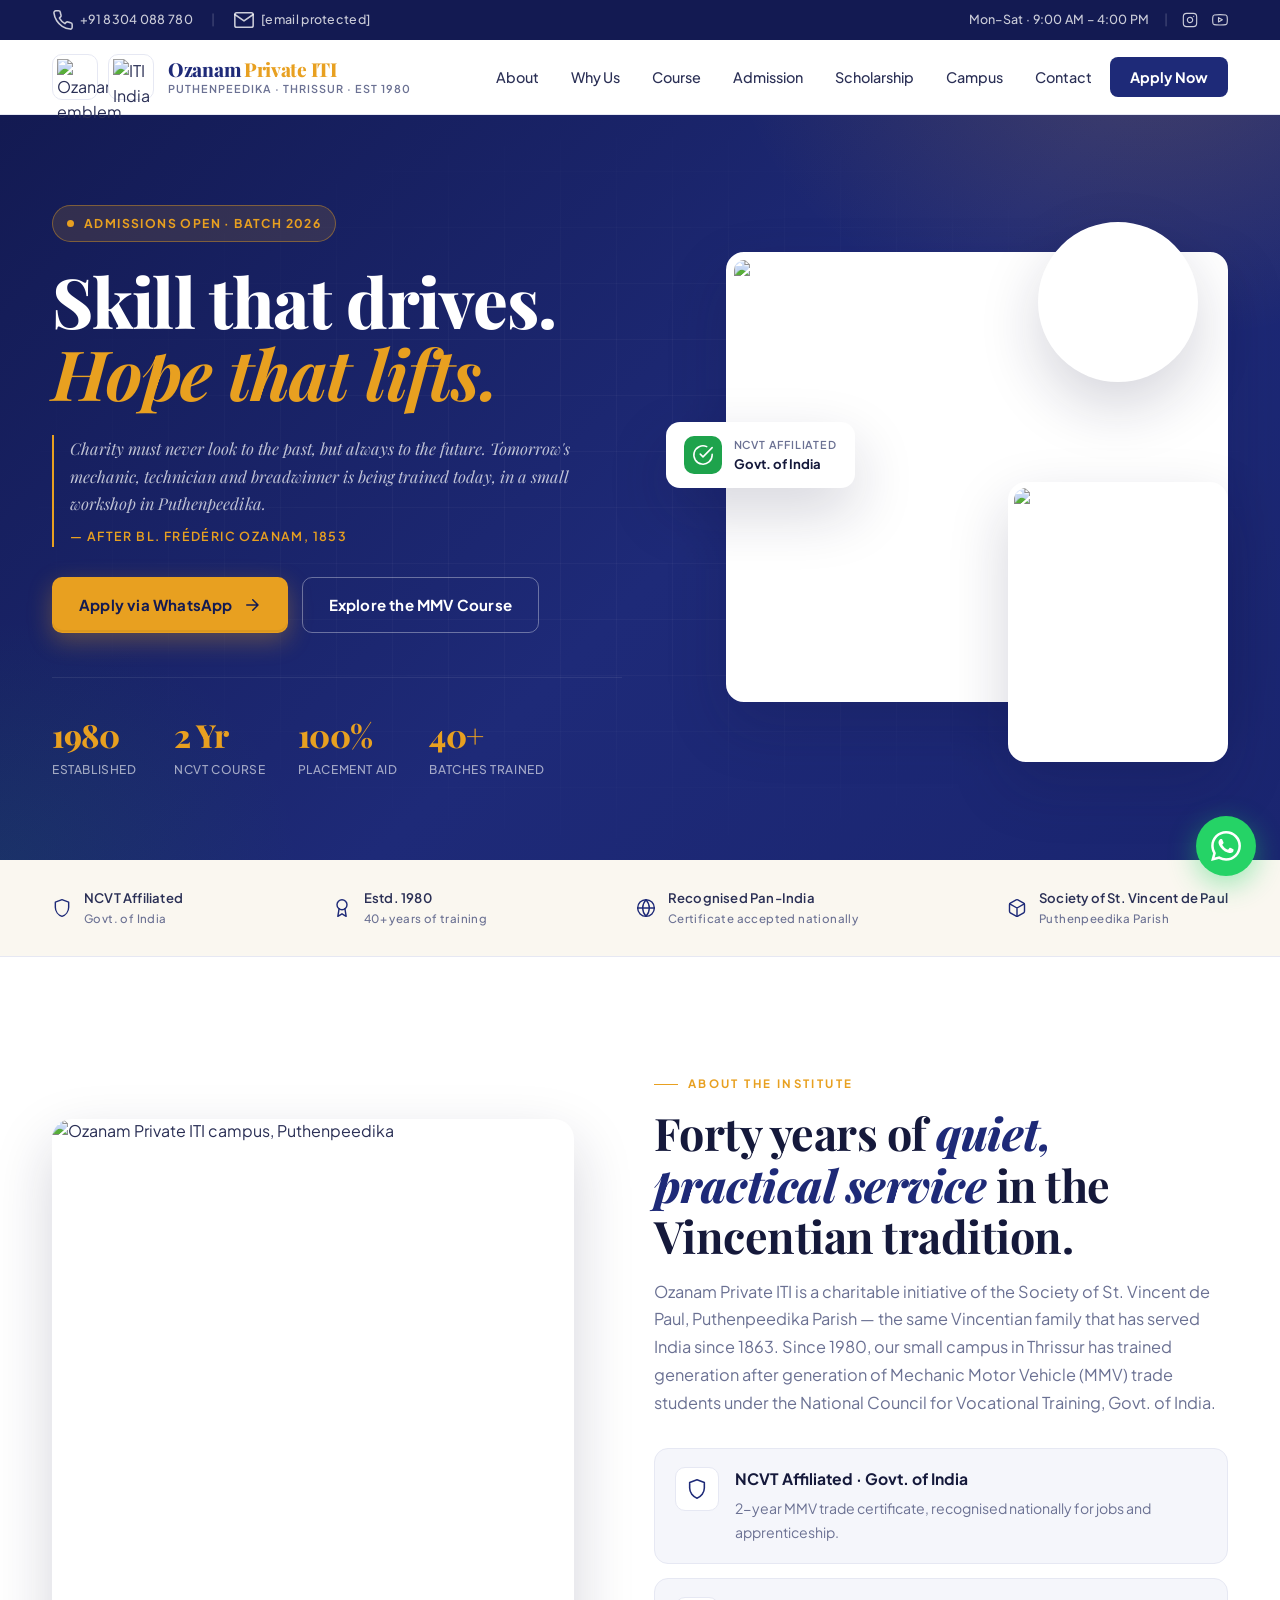
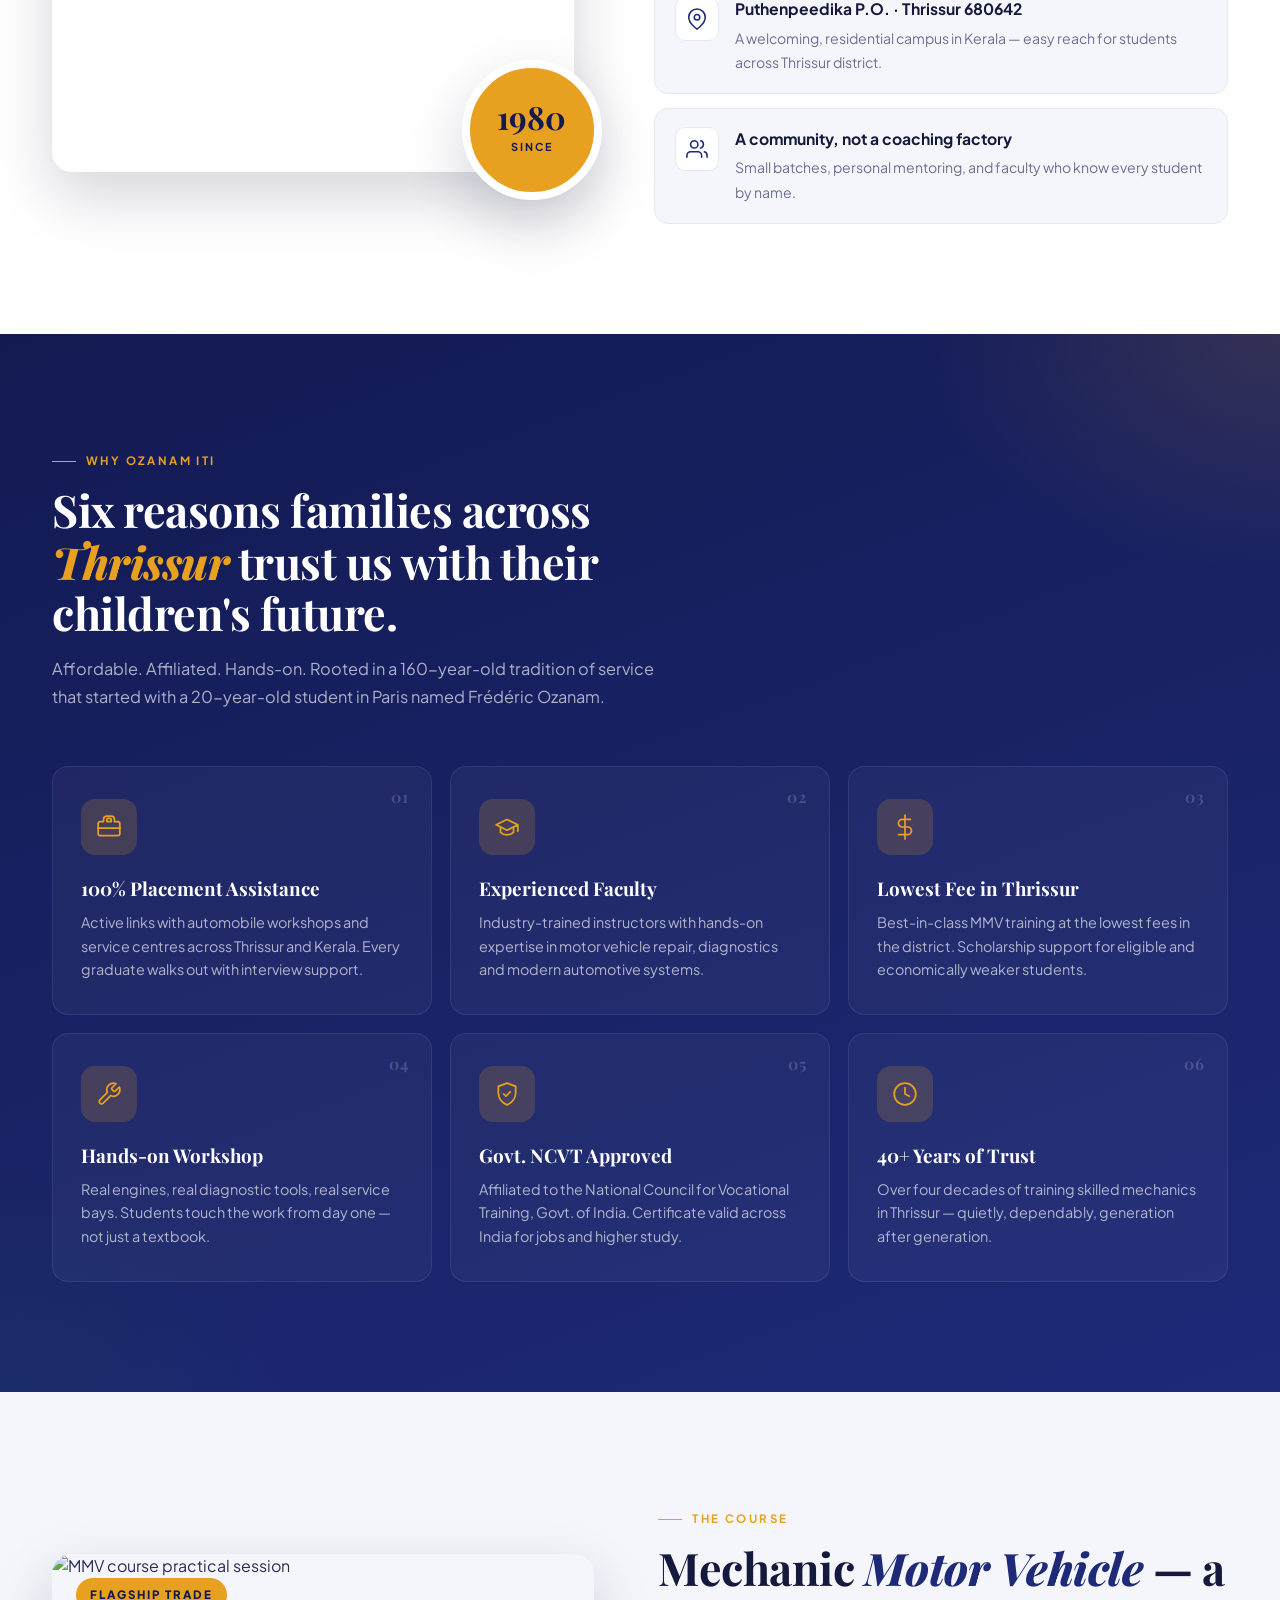
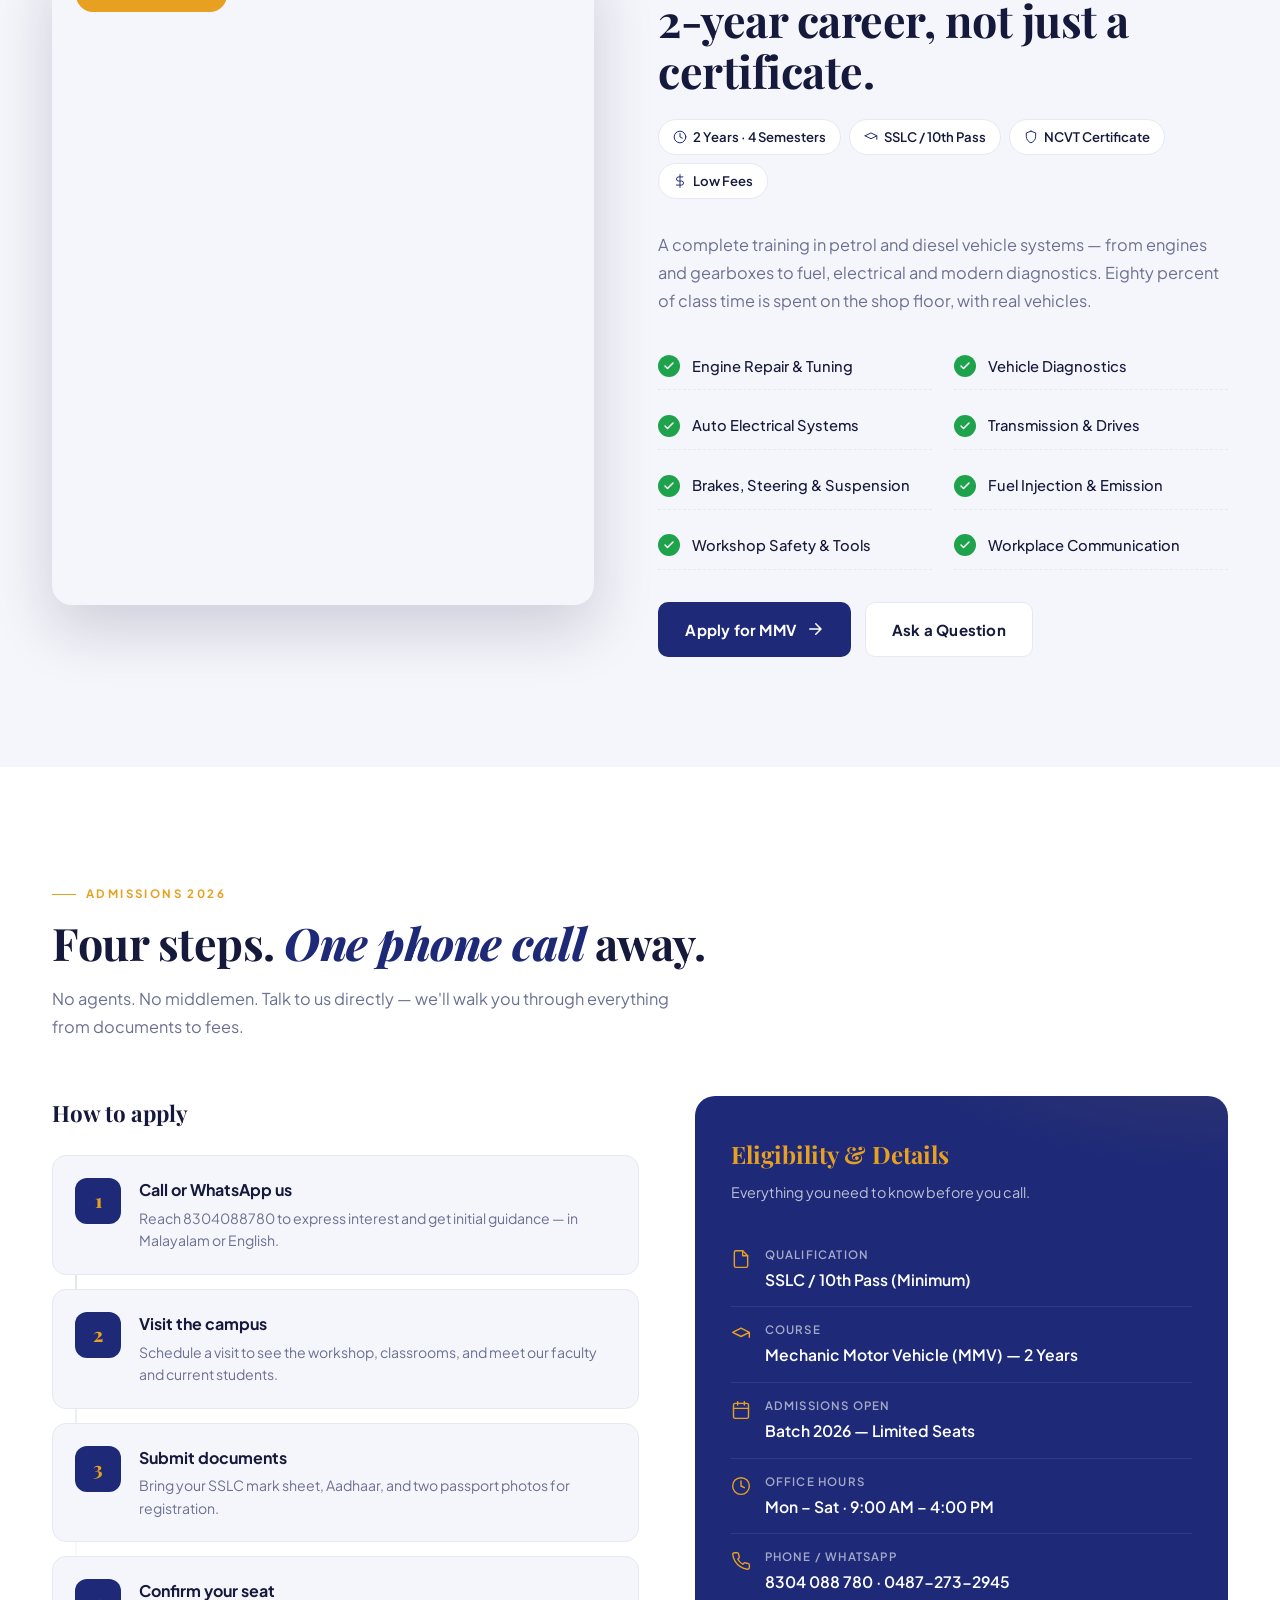
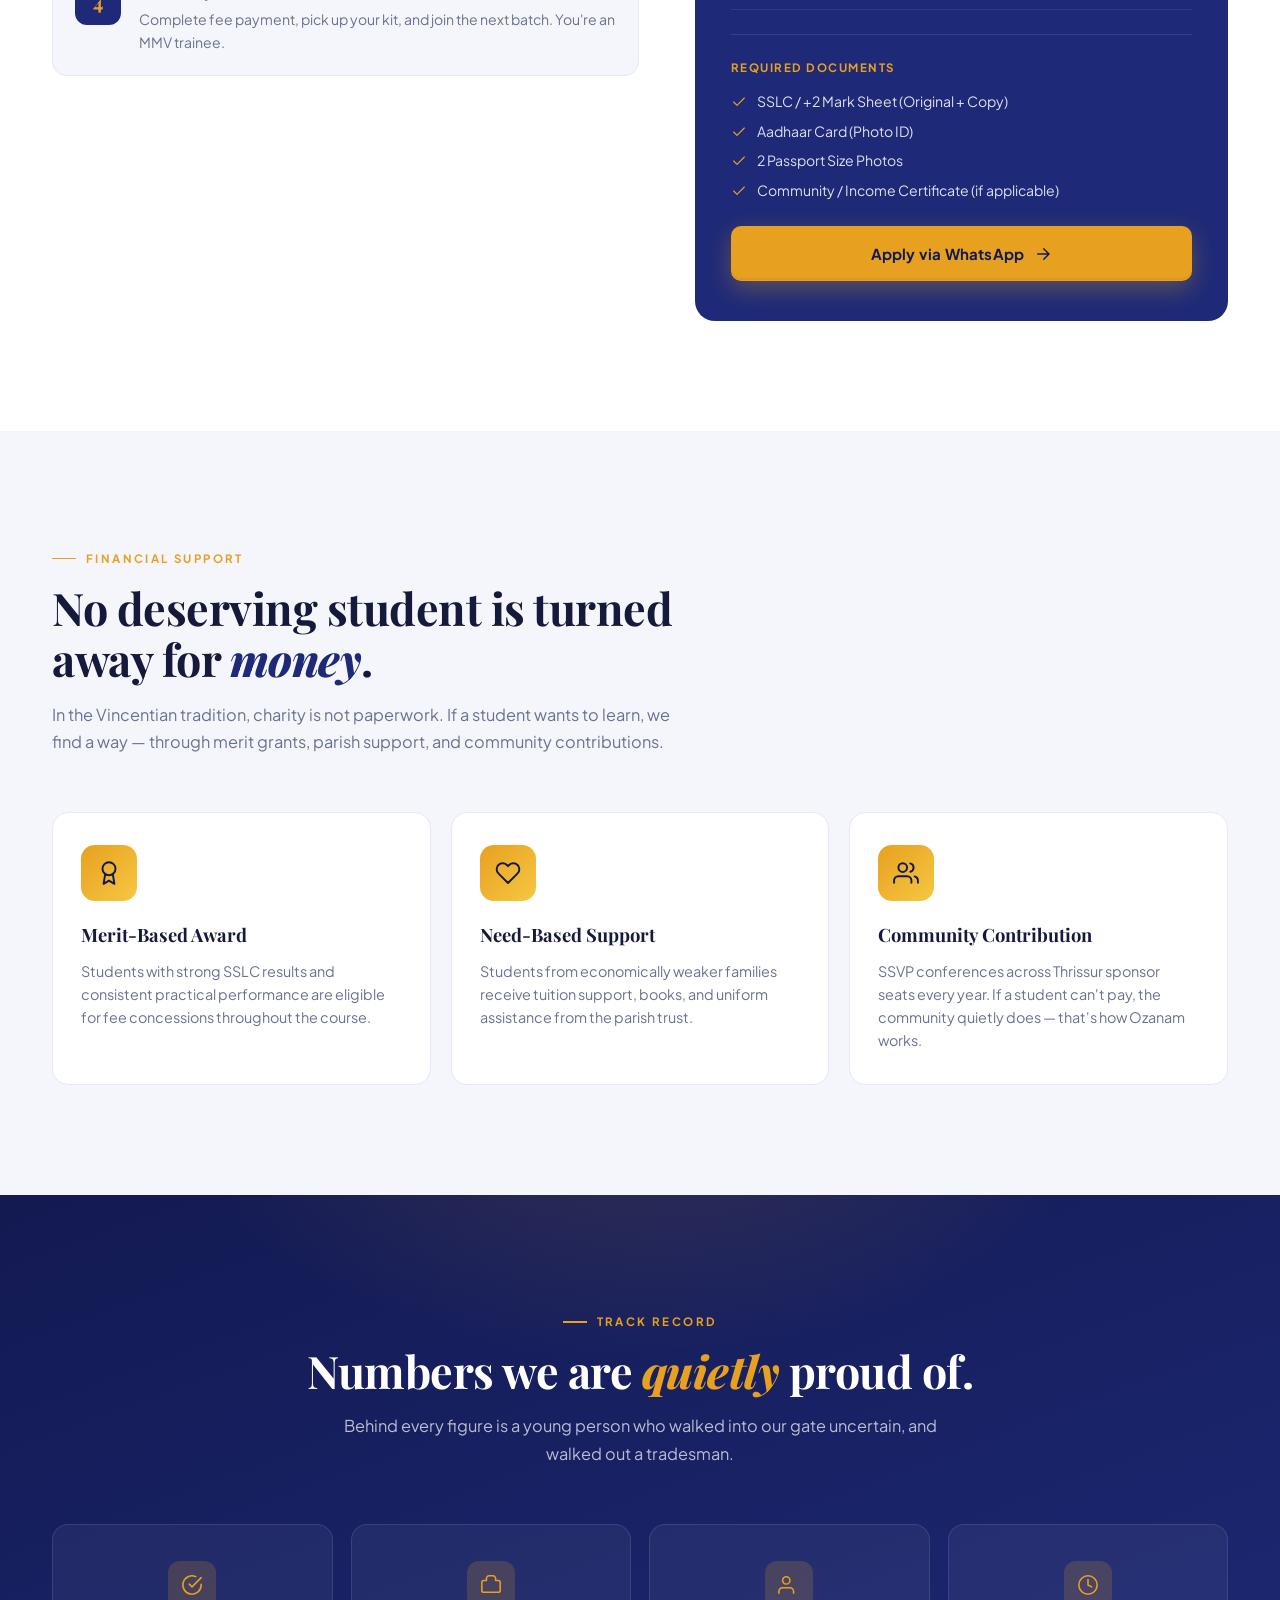
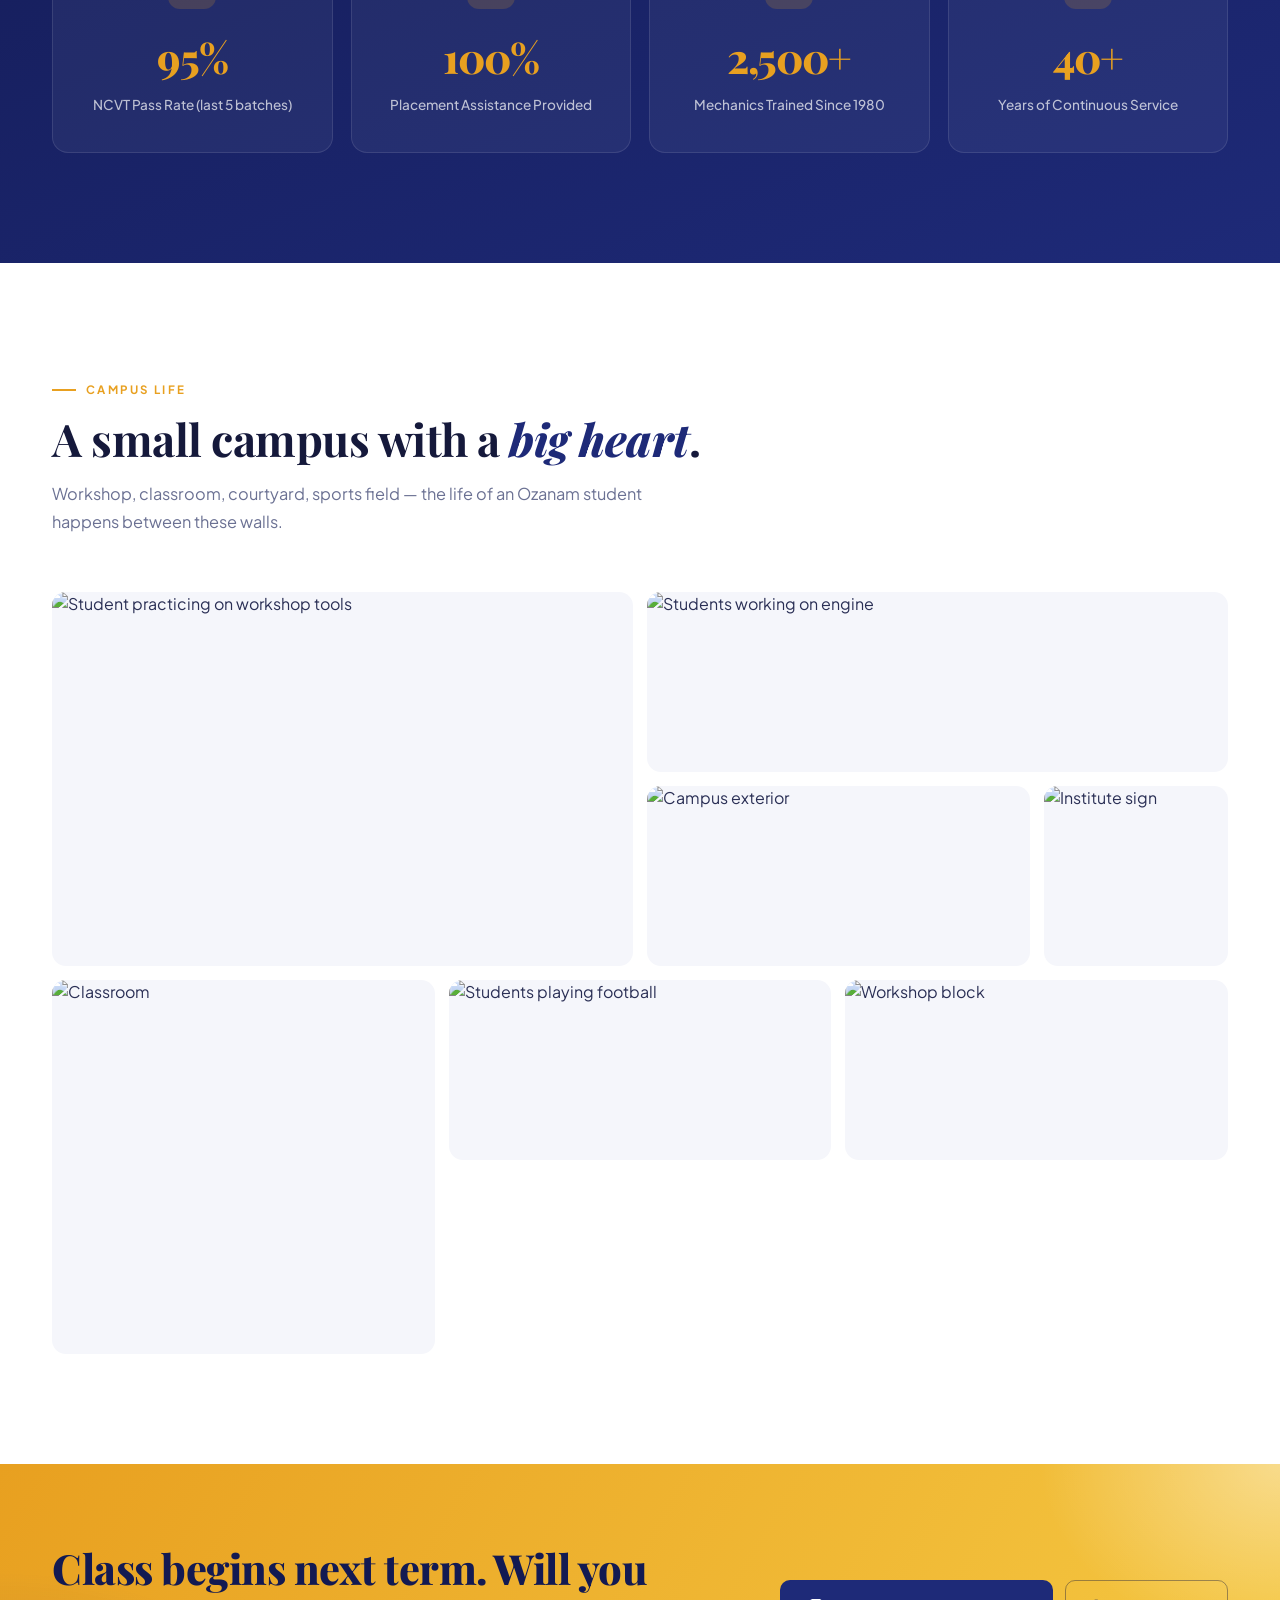
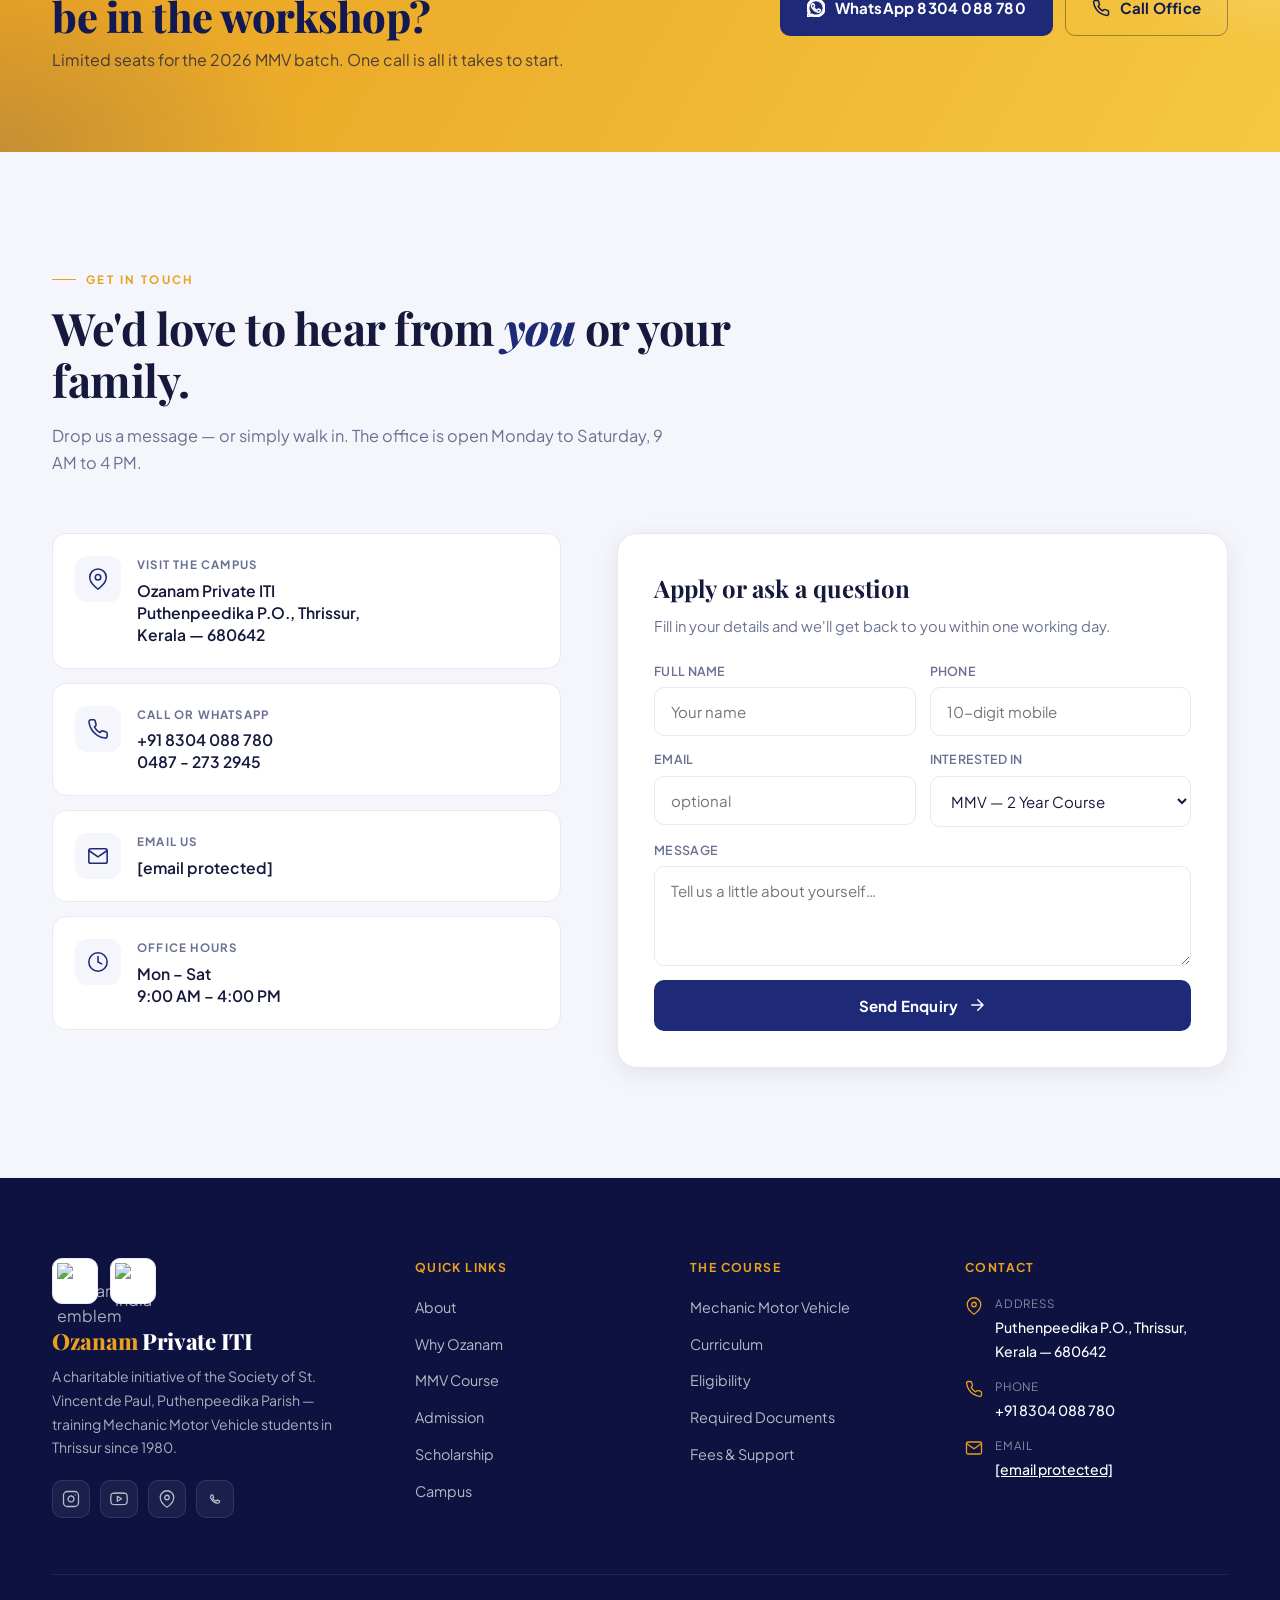
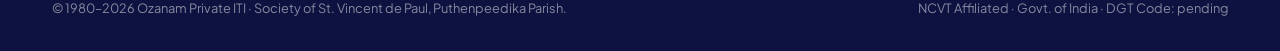
==== Ozanam ITI Website.html @ 256af096 "Add files via upload" ====
<!DOCTYPE html>
<html lang="en">
<head>
<meta charset="UTF-8" />
<meta name="viewport" content="width=device-width, initial-scale=1.0"/>
<title>Ozanam Private ITI Thrissur | Best ITI in Thrissur | MMV Course | Low Fees | NCVT Affiliated</title>
<meta name="description" content="Ozanam Private ITI, Puthenpeedika, Thrissur – Best ITI in Thrissur for Mechanic Motor Vehicle (MMV) 2-year NCVT course. Low fees, 100% placement assistance, government approved. Estd. 1980. Admissions open 2026. Call: 8304088780."/>
<meta name="keywords" content="best ITI in Thrissur, ITI Thrissur, MMV Thrissur, Mechanic Motor Vehicle Thrissur, MMV course Thrissur, low fee ITI Thrissur, NCVT ITI Thrissur, Ozanam ITI, Ozanam Private ITI, Puthenpeedika ITI, ITI admission Thrissur 2026, automobile course Thrissur, motor vehicle mechanic Kerala, ITI Kerala low fees, best private ITI Kerala, vocational training Thrissur, skill training Thrissur, Ozanam ITI Puthenpeedika"/>
<meta name="author" content="Ozanam Private ITI, Puthenpeedika, Thrissur"/>
<meta name="robots" content="index, follow, max-snippet:-1, max-image-preview:large"/>
<meta name="geo.region" content="IN-KL"/>
<meta name="geo.placename" content="Puthenpeedika, Thrissur, Kerala"/>
<meta name="geo.position" content="10.5276;76.2144"/>
<meta name="ICBM" content="10.5276, 76.2144"/>
<link rel="canonical" href="https://www.ozanamiti.in/"/>

<meta property="og:type" content="website"/>
<meta property="og:url" content="https://www.ozanamiti.in/"/>
<meta property="og:title" content="Ozanam Private ITI Thrissur – Best ITI | MMV Course | Low Fees"/>
<meta property="og:description" content="Best ITI in Thrissur for Mechanic Motor Vehicle (MMV). NCVT affiliated, low fees, 100% placement. Admissions open 2026. Call 8304088780."/>
<meta property="og:locale" content="en_IN"/>
<meta property="og:site_name" content="Ozanam Private ITI Thrissur"/>

<meta name="twitter:card" content="summary_large_image"/>
<meta name="twitter:title" content="Ozanam Private ITI Thrissur – Best ITI | MMV Course | Low Fees"/>
<meta name="twitter:description" content="Best ITI in Thrissur for Mechanic Motor Vehicle (MMV). NCVT affiliated, low fees, 100% placement. Admissions open 2026."/>

<link rel="preconnect" href="https://fonts.googleapis.com">
<link rel="preconnect" href="https://fonts.gstatic.com" crossorigin>
<link href="https://fonts.googleapis.com/css2?family=Playfair+Display:wght@600;700;800;900&family=Plus+Jakarta+Sans:wght@300;400;500;600;700;800&display=swap" rel="stylesheet">

<style>
*, *::before, *::after { box-sizing: border-box; margin: 0; padding: 0; }

:root{
  /* Brand-anchored palette pulled from the Ozanam seal + ITI mark */
  --navy:        #1e2a78;
  --navy-deep:   #131a52;
  --navy-soft:   #2a3a9a;
  --gold:        #e8a020;
  --gold-2:      #f5c842;
  --iti-orange:  #e87420;
  --iti-green:   #1ea34c;

  --ink:         #15193b;
  --text:        #2a2f55;
  --muted:       #6b7193;
  --line:        #e6e8f3;
  --bg:          #ffffff;
  --bg-soft:     #f5f6fb;
  --bg-warm:     #faf7f0;

  --radius:      16px;
  --radius-sm:   10px;
  --shadow-sm:   0 1px 2px rgba(20,24,60,.06), 0 2px 8px rgba(20,24,60,.04);
  --shadow-md:   0 6px 24px rgba(20,24,60,.08);
  --shadow-lg:   0 24px 60px rgba(20,24,60,.18);

  --serif: 'Playfair Display', 'Times New Roman', serif;
  --sans:  'Plus Jakarta Sans', system-ui, -apple-system, Segoe UI, sans-serif;
}

html { scroll-behavior: smooth; }
body{
  font-family: var(--sans);
  color: var(--text);
  background: var(--bg);
  -webkit-font-smoothing: antialiased;
  text-rendering: optimizeLegibility;
  overflow-x: hidden;
  line-height: 1.55;
}

img { max-width: 100%; display: block; }
a { color: inherit; }

/* ─── reusable utilities ─────────────────────────────────────── */
.container{ max-width: 1240px; margin: 0 auto; padding: 0 32px; }
.eyebrow{
  display: inline-flex; align-items: center; gap: 10px;
  font-size: .72rem; font-weight: 700; letter-spacing: 2.4px;
  color: var(--gold); text-transform: uppercase;
  margin-bottom: 14px;
}
.eyebrow::before{
  content:''; width:24px; height:1.5px; background: var(--gold);
}
.section-title{
  font-family: var(--serif);
  font-weight: 700;
  font-size: clamp(2rem, 3.6vw, 2.8rem);
  color: var(--ink);
  line-height: 1.15;
  letter-spacing: -.5px;
  margin-bottom: 16px;
}
.section-title em{ color: var(--navy); font-style: italic; font-weight: 800; }
.section-sub{
  color: var(--muted);
  font-size: 1.02rem;
  line-height: 1.7;
  max-width: 620px;
}
.section-header{ margin-bottom: 56px; max-width: 720px; }

section{ padding: 110px 0; position: relative; }
@media (max-width: 700px){ section{ padding: 72px 0; } }

/* SVG icon helper */
.icon{ width: 22px; height: 22px; stroke-width: 1.7; stroke: currentColor; fill: none; stroke-linecap: round; stroke-linejoin: round; flex-shrink: 0; }

/* Buttons */
.btn{
  display: inline-flex; align-items: center; gap: 10px;
  padding: 15px 26px;
  border-radius: 10px;
  font-family: var(--sans);
  font-weight: 700; font-size: .94rem;
  letter-spacing: .2px;
  text-decoration: none;
  border: 1.5px solid transparent;
  cursor: pointer;
  transition: transform .2s ease, background .2s ease, color .2s ease, border-color .2s ease, box-shadow .2s ease;
}
.btn .icon{ width: 18px; height: 18px; stroke-width: 2; }
.btn-primary{
  background: var(--gold); color: var(--navy-deep);
  box-shadow: 0 8px 24px rgba(232,160,32,.32), inset 0 -2px 0 rgba(0,0,0,.05);
}
.btn-primary:hover{ background: var(--gold-2); transform: translateY(-2px); box-shadow: 0 12px 30px rgba(232,160,32,.42); }
.btn-dark{ background: var(--navy); color: #fff; }
.btn-dark:hover{ background: var(--navy-deep); transform: translateY(-2px); }
.btn-outline-light{ border-color: rgba(255,255,255,.35); color: #fff; background: transparent; }
.btn-outline-light:hover{ border-color: var(--gold); background: rgba(232,160,32,.1); }
.btn-outline-dark{ border-color: var(--line); color: var(--ink); background: #fff; }
.btn-outline-dark:hover{ border-color: var(--navy); }

/* ─── NAV ─────────────────────────────────────────────────────── */
.top-strip{
  background: var(--navy-deep);
  color: rgba(255,255,255,.78);
  font-size: .78rem;
  font-weight: 500;
  letter-spacing: .3px;
}
.top-strip-inner{
  max-width: 1240px; margin: 0 auto;
  padding: 9px 32px;
  display: flex; align-items: center; justify-content: space-between; gap: 18px;
  flex-wrap: wrap;
}
.top-strip a{ text-decoration: none; color: inherit; display: inline-flex; align-items: center; gap: 6px; }
.top-strip a:hover{ color: var(--gold); }
.top-strip .pipe{ opacity: .25; }
.top-strip-left{ display: flex; gap: 18px; align-items: center; flex-wrap: wrap; }
.top-strip-right{ display: flex; gap: 14px; align-items: center; }
.top-strip-right .icon{ width: 16px; height: 16px; }

nav.main-nav{
  position: sticky; top: 0; z-index: 1000;
  background: rgba(255,255,255,.96);
  backdrop-filter: saturate(140%) blur(10px);
  border-bottom: 1px solid var(--line);
}
.nav-inner{
  max-width: 1240px; margin: 0 auto;
  padding: 14px 32px;
  display: flex; align-items: center; justify-content: space-between; gap: 24px;
}
.brand{
  display: flex; align-items: center; gap: 14px;
  text-decoration: none;
}
.brand-marks{ display: flex; align-items: center; gap: 10px; }
.brand-mark{
  width: 46px; height: 46px;
  background: #fff;
  border-radius: 10px;
  display: grid; place-items: center;
  padding: 4px;
  border: 1px solid var(--line);
}
.brand-mark img{ width: 100%; height: 100%; object-fit: contain; }
.brand-text{ display: flex; flex-direction: column; line-height: 1.1; }
.brand-text .name{ font-family: var(--serif); font-weight: 800; color: var(--navy); font-size: 1.2rem; letter-spacing: -.3px; }
.brand-text .name span{ color: var(--gold); }
.brand-text .sub{ font-size: .68rem; color: var(--muted); letter-spacing: 1px; text-transform: uppercase; margin-top: 2px; font-weight: 600; }

.nav-links{ display: flex; gap: 4px; list-style: none; align-items: center; }
.nav-links a{
  color: var(--text);
  text-decoration: none;
  font-size: .9rem; font-weight: 500;
  padding: 9px 14px;
  border-radius: 8px;
  transition: color .2s, background .2s;
}
.nav-links a:hover{ color: var(--navy); background: var(--bg-soft); }
.nav-links a.active{ color: var(--navy); }

.nav-cta{
  background: var(--navy);
  color: #fff !important;
  padding: 11px 20px !important;
  border-radius: 10px;
  font-weight: 700 !important;
}
.nav-cta:hover{ background: var(--navy-deep) !important; color: #fff !important; }

.hamburger{ display: none; background: none; border: 1px solid var(--line); padding: 10px; border-radius: 8px; cursor: pointer; }
.hamburger span{ display: block; width: 18px; height: 2px; background: var(--ink); border-radius: 2px; }
.hamburger span + span{ margin-top: 4px; }

.mobile-menu{
  display: none; position: fixed; top: 0; left: 0; right: 0; bottom: 0;
  background: var(--bg);
  z-index: 1100; padding: 24px 32px;
  flex-direction: column; gap: 4px;
}
.mobile-menu.open{ display: flex; }
.mobile-menu-head{ display: flex; justify-content: space-between; align-items: center; margin-bottom: 24px; padding-bottom: 16px; border-bottom: 1px solid var(--line); }
.mobile-menu a{ font-size: 1.05rem; padding: 14px 0; color: var(--ink); text-decoration: none; border-bottom: 1px solid var(--line); font-weight: 500; }
.mobile-menu a.cta{ color: #fff; background: var(--navy); padding: 14px 18px; border-radius: 10px; text-align: center; border: none; margin-top: 16px; font-weight: 700; }

/* ─── HERO ────────────────────────────────────────────────────── */
.hero{
  background: linear-gradient(135deg, var(--navy-deep) 0%, var(--navy) 55%, #1a2570 100%);
  color: #fff;
  position: relative;
  overflow: hidden;
  padding: 90px 0 80px;
}
.hero::before{
  content:''; position: absolute; inset: 0;
  background:
    radial-gradient(700px 500px at 90% -10%, rgba(232,160,32,.18), transparent 60%),
    radial-gradient(500px 400px at 0% 100%, rgba(30,163,76,.10), transparent 60%);
  pointer-events: none;
}
.hero::after{
  content:''; position: absolute; inset: 0;
  background-image:
    linear-gradient(rgba(255,255,255,.03) 1px, transparent 1px),
    linear-gradient(90deg, rgba(255,255,255,.03) 1px, transparent 1px);
  background-size: 56px 56px;
  mask-image: radial-gradient(ellipse at center, #000 30%, transparent 75%);
  pointer-events: none;
}
.hero-inner{
  max-width: 1240px; margin: 0 auto;
  padding: 0 32px;
  display: grid;
  grid-template-columns: 1.05fr 1fr;
  gap: 64px;
  align-items: center;
  position: relative;
  z-index: 1;
}
.hero-badge{
  display: inline-flex; align-items: center; gap: 10px;
  background: rgba(232,160,32,.14);
  border: 1px solid rgba(232,160,32,.42);
  color: var(--gold);
  font-size: .76rem; font-weight: 700; letter-spacing: 1.4px;
  padding: 8px 14px; border-radius: 999px;
  text-transform: uppercase;
}
.hero-badge .pulse{ width: 7px; height: 7px; border-radius: 50%; background: var(--gold); box-shadow: 0 0 0 0 rgba(232,160,32,.6); animation: pulse 1.8s infinite; }
@keyframes pulse{ 0%{ box-shadow: 0 0 0 0 rgba(232,160,32,.6);} 70%{ box-shadow: 0 0 0 12px rgba(232,160,32,0);} 100%{ box-shadow: 0 0 0 0 rgba(232,160,32,0);} }

.hero h1{
  font-family: var(--serif);
  font-weight: 800;
  font-size: clamp(2.6rem, 5.4vw, 4.4rem);
  line-height: 1.05;
  letter-spacing: -1.2px;
  margin: 22px 0 22px;
}
.hero h1 .highlight{ color: var(--gold); font-style: italic; font-weight: 700; }
.hero h1 .underline{ position: relative; display: inline-block; }
.hero h1 .underline::after{
  content:''; position: absolute; left: 0; right: 0; bottom: -6px;
  height: 8px; background: var(--gold); opacity: .55; border-radius: 2px;
}
.hero-quote{
  font-family: var(--serif); font-style: italic;
  color: rgba(255,255,255,.72);
  font-size: 1.02rem; line-height: 1.7;
  border-left: 2px solid var(--gold);
  padding-left: 16px;
  margin: 26px 0 30px;
  max-width: 540px;
}
.hero-quote cite{ display: block; font-style: normal; color: var(--gold); font-size: .78rem; font-weight: 600; letter-spacing: 1.4px; margin-top: 8px; text-transform: uppercase; font-family: var(--sans); }
.hero-actions{ display: flex; gap: 14px; flex-wrap: wrap; }

.hero-meta{
  display: flex; gap: 32px; margin-top: 44px; flex-wrap: wrap;
  padding-top: 32px; border-top: 1px solid rgba(255,255,255,.08);
}
.hero-meta .stat{
  min-width: 90px;
}
.hero-meta .stat-num{
  font-family: var(--serif);
  font-weight: 800; font-size: 2rem; color: var(--gold);
  letter-spacing: -.5px;
}
.hero-meta .stat-label{
  font-size: .75rem; color: rgba(255,255,255,.6);
  letter-spacing: .6px; margin-top: 2px;
  text-transform: uppercase; font-weight: 500;
}

/* hero photo collage */
.hero-visual{
  position: relative;
  height: 540px;
}
.hv-frame{
  position: absolute;
  border-radius: 18px;
  overflow: hidden;
  box-shadow: var(--shadow-lg);
  background: #fff;
  border: 6px solid #fff;
}
.hv-frame img{ width: 100%; height: 100%; object-fit: cover; }
.hv-main{
  inset: 30px 0 60px 40px;
  border: 8px solid #fff;
}
.hv-second{
  width: 220px; height: 280px;
  bottom: 0; right: 0;
  border: 6px solid #fff;
}
.hv-third{
  width: 160px; height: 160px;
  top: 0; right: 30px;
  border: 6px solid #fff;
  border-radius: 50%;
}
.hv-tag{
  position: absolute;
  top: 200px; left: -20px;
  background: #fff; color: var(--ink);
  padding: 14px 18px;
  border-radius: 14px;
  display: flex; align-items: center; gap: 12px;
  box-shadow: var(--shadow-lg);
  font-weight: 600;
  font-size: .82rem;
  z-index: 2;
}
.hv-tag-icon{
  width: 38px; height: 38px;
  background: var(--iti-green); color: #fff;
  border-radius: 10px;
  display: grid; place-items: center;
}
.hv-tag-icon .icon{ stroke: #fff; }
.hv-tag-text small{ display: block; color: var(--muted); font-size: .68rem; letter-spacing: .8px; text-transform: uppercase; font-weight: 600; }

/* ─── ACCREDITATION STRIP ─────────────────────────────────────── */
.accred{
  background: var(--bg-warm);
  padding: 28px 0;
  border-bottom: 1px solid var(--line);
}
.accred-inner{
  max-width: 1240px; margin: 0 auto;
  padding: 0 32px;
  display: flex; align-items: center; justify-content: space-between; gap: 20px;
  flex-wrap: wrap;
}
.accred-item{
  display: flex; align-items: center; gap: 12px;
  font-size: .82rem; color: var(--text); font-weight: 600;
  letter-spacing: .2px;
}
.accred-item .icon{ width: 20px; height: 20px; stroke: var(--navy); }
.accred-item small{ display: block; color: var(--muted); font-weight: 500; font-size: .72rem; letter-spacing: .4px; margin-top: 2px; }

/* ─── ABOUT ───────────────────────────────────────────────────── */
#about{ background: var(--bg); }
.about-grid{
  display: grid;
  grid-template-columns: 1fr 1.1fr;
  gap: 80px;
  align-items: center;
}
.about-visual{ position: relative; }
.about-photo{
  border-radius: 20px;
  overflow: hidden;
  aspect-ratio: 4/5;
  box-shadow: var(--shadow-lg);
  position: relative;
}
.about-photo img{ width: 100%; height: 100%; object-fit: cover; }
.about-est-badge{
  position: absolute; bottom: -28px; right: -28px;
  width: 140px; height: 140px;
  background: var(--gold);
  color: var(--navy-deep);
  border-radius: 50%;
  display: grid; place-items: center;
  text-align: center;
  font-family: var(--serif); font-weight: 800;
  box-shadow: var(--shadow-lg);
  border: 8px solid #fff;
}
.about-est-badge strong{ display: block; font-size: 2rem; line-height: 1; }
.about-est-badge span{ font-size: .68rem; letter-spacing: 2px; font-family: var(--sans); font-weight: 700; margin-top: 4px; text-transform: uppercase; }

.about-features{ margin-top: 32px; display: grid; gap: 14px; }
.about-feat{
  display: flex; align-items: flex-start; gap: 16px;
  padding: 18px 20px;
  background: var(--bg-soft);
  border-radius: 14px;
  border: 1px solid var(--line);
  transition: transform .2s ease, box-shadow .2s ease;
}
.about-feat:hover{ transform: translateY(-2px); box-shadow: var(--shadow-md); }
.about-feat-icon{
  width: 44px; height: 44px;
  background: #fff;
  border-radius: 10px;
  display: grid; place-items: center;
  color: var(--navy);
  flex-shrink: 0;
  border: 1px solid var(--line);
}
.about-feat-text strong{ display: block; color: var(--ink); font-size: .98rem; font-weight: 700; margin-bottom: 4px; }
.about-feat-text span{ color: var(--muted); font-size: .88rem; line-height: 1.55; }

/* ─── WHY ─────────────────────────────────────────────────────── */
#why{
  background: linear-gradient(160deg, var(--navy-deep) 0%, var(--navy) 100%);
  color: #fff;
  position: relative; overflow: hidden;
}
#why::before{
  content:''; position: absolute; inset: 0;
  background:
    radial-gradient(600px 400px at 100% 0%, rgba(232,160,32,.14), transparent 60%),
    radial-gradient(500px 400px at 0% 100%, rgba(30,163,76,.06), transparent 60%);
  pointer-events: none;
}
#why .section-title{ color: #fff; }
#why .section-title em{ color: var(--gold); font-style: italic; }
#why .section-sub{ color: rgba(255,255,255,.65); }
.why-grid{
  display: grid;
  grid-template-columns: repeat(3, 1fr);
  gap: 18px;
  position: relative;
}
.why-card{
  background: rgba(255,255,255,.04);
  border: 1px solid rgba(255,255,255,.08);
  border-radius: 16px;
  padding: 32px 28px;
  transition: background .25s ease, border-color .25s ease, transform .25s ease;
  position: relative;
  overflow: hidden;
}
.why-card:hover{
  background: rgba(232,160,32,.08);
  border-color: rgba(232,160,32,.4);
  transform: translateY(-4px);
}
.why-card-num{
  position: absolute; top: 18px; right: 22px;
  font-family: var(--serif);
  font-size: 1rem; font-weight: 700;
  color: rgba(255,255,255,.18);
  letter-spacing: 1px;
}
.why-card-icon{
  width: 56px; height: 56px;
  background: rgba(232,160,32,.18);
  border-radius: 14px;
  display: grid; place-items: center;
  color: var(--gold);
  margin-bottom: 22px;
}
.why-card-icon .icon{ width: 26px; height: 26px; stroke-width: 1.6; }
.why-card h3{ font-family: var(--serif); font-weight: 700; font-size: 1.18rem; color: #fff; margin-bottom: 10px; line-height: 1.25; }
.why-card p{ font-size: .9rem; color: rgba(255,255,255,.65); line-height: 1.65; }

/* ─── COURSE FEATURE ──────────────────────────────────────────── */
#course{ background: var(--bg-soft); }
.course-feature{
  display: grid;
  grid-template-columns: 1fr 1.05fr;
  gap: 64px;
  align-items: center;
}
.course-photo{
  position: relative;
  border-radius: 20px;
  overflow: hidden;
  aspect-ratio: 5/6;
  box-shadow: var(--shadow-lg);
}
.course-photo img{ width: 100%; height: 100%; object-fit: cover; transition: transform .8s ease; }
.course-photo:hover img{ transform: scale(1.04); }
.course-photo-tag{
  position: absolute; top: 24px; left: 24px;
  background: var(--gold);
  color: var(--navy-deep);
  font-size: .72rem; font-weight: 800; letter-spacing: 2px;
  padding: 8px 14px; border-radius: 999px;
  text-transform: uppercase;
}
.course-meta-pills{
  display: flex; flex-wrap: wrap; gap: 8px;
  margin: 22px 0 32px;
}
.course-pill{
  background: #fff;
  border: 1px solid var(--line);
  padding: 7px 14px;
  border-radius: 999px;
  font-size: .82rem;
  font-weight: 600;
  color: var(--ink);
  display: inline-flex; align-items: center; gap: 6px;
}
.course-pill .icon{ width: 14px; height: 14px; stroke: var(--navy); }
.curriculum{
  display: grid; grid-template-columns: 1fr 1fr;
  gap: 12px 22px;
  margin: 28px 0 32px;
}
.curr-item{
  display: flex; align-items: center; gap: 12px;
  padding: 12px 0;
  border-bottom: 1px dashed var(--line);
  font-size: .92rem; font-weight: 500;
  color: var(--ink);
}
.curr-tick{
  width: 22px; height: 22px;
  border-radius: 50%;
  background: var(--iti-green);
  display: grid; place-items: center;
  flex-shrink: 0;
}
.curr-tick .icon{ width: 12px; height: 12px; stroke: #fff; stroke-width: 3; }

/* ─── ADMISSION ───────────────────────────────────────────────── */
#admission{ background: var(--bg); }
.admission-grid{
  display: grid;
  grid-template-columns: 1.1fr 1fr;
  gap: 56px;
  align-items: start;
}
.steps-title{
  font-family: var(--serif); font-weight: 700;
  font-size: 1.4rem; color: var(--ink);
  margin-bottom: 24px;
}
.steps{ display: flex; flex-direction: column; gap: 14px; position: relative; }
.steps::before{
  content:''; position: absolute;
  left: 23px; top: 24px; bottom: 24px;
  width: 2px; background: linear-gradient(var(--navy), transparent);
  opacity: .15;
}
.step{
  display: flex; gap: 18px; align-items: flex-start;
  padding: 22px;
  background: var(--bg-soft);
  border-radius: 14px;
  border: 1px solid var(--line);
  position: relative;
  transition: border-color .2s, transform .2s;
}
.step:hover{ border-color: var(--navy); transform: translateX(4px); }
.step-num{
  width: 46px; height: 46px;
  flex-shrink: 0;
  background: var(--navy);
  color: var(--gold);
  border-radius: 12px;
  display: grid; place-items: center;
  font-family: var(--serif);
  font-weight: 800; font-size: 1.2rem;
  position: relative; z-index: 1;
}
.step-body h4{ font-size: 1rem; font-weight: 700; color: var(--ink); margin-bottom: 4px; }
.step-body p{ color: var(--muted); font-size: .88rem; line-height: 1.6; }

.admission-card{
  background: var(--navy);
  background-image:
    radial-gradient(700px 400px at 100% -20%, rgba(232,160,32,.18), transparent 60%);
  border-radius: 20px;
  padding: 40px 36px;
  color: #fff;
  position: sticky; top: 100px;
}
.admission-card h3{
  font-family: var(--serif); font-weight: 700; font-size: 1.5rem;
  color: var(--gold);
  margin-bottom: 8px;
}
.admission-card .lead{ color: rgba(255,255,255,.7); font-size: .9rem; margin-bottom: 28px; }
.info-row{
  display: flex; align-items: flex-start; gap: 14px;
  padding: 14px 0;
  border-bottom: 1px solid rgba(255,255,255,.08);
}
.info-row:last-of-type{ border-bottom: 0; }
.info-row .icon{ stroke: var(--gold); width: 20px; height: 20px; margin-top: 3px; flex-shrink: 0; }
.info-row-text strong{ display: block; font-size: .72rem; color: rgba(255,255,255,.6); letter-spacing: 1.2px; text-transform: uppercase; font-weight: 600; margin-bottom: 4px; }
.info-row-text span{ font-size: .98rem; color: #fff; font-weight: 600; }

.docs{
  margin-top: 24px; padding-top: 24px;
  border-top: 1px solid rgba(255,255,255,.1);
}
.docs h4{ font-size: .72rem; color: var(--gold); letter-spacing: 1.5px; text-transform: uppercase; margin-bottom: 14px; font-weight: 700; }
.docs ul{ list-style: none; display: grid; gap: 8px; }
.docs li{ display: flex; align-items: center; gap: 10px; font-size: .88rem; color: rgba(255,255,255,.85); }
.docs li .icon{ width: 16px; height: 16px; stroke: var(--gold); }

/* ─── SCHOLARSHIP ─────────────────────────────────────────────── */
#scholarship{ background: var(--bg-soft); }
.sch-grid{
  display: grid;
  grid-template-columns: repeat(3, 1fr);
  gap: 20px;
}
.sch-card{
  background: #fff;
  border-radius: 16px;
  padding: 32px 28px;
  border: 1px solid var(--line);
  transition: transform .2s ease, box-shadow .2s ease, border-color .2s ease;
  position: relative;
}
.sch-card:hover{ transform: translateY(-4px); box-shadow: var(--shadow-md); border-color: var(--gold); }
.sch-icon{
  width: 56px; height: 56px;
  background: linear-gradient(135deg, var(--gold), var(--gold-2));
  border-radius: 14px;
  display: grid; place-items: center;
  color: var(--navy-deep);
  margin-bottom: 20px;
}
.sch-icon .icon{ width: 26px; height: 26px; stroke-width: 1.8; }
.sch-card h3{ font-family: var(--serif); font-weight: 700; font-size: 1.15rem; color: var(--ink); margin-bottom: 10px; }
.sch-card p{ color: var(--muted); font-size: .9rem; line-height: 1.6; }

/* ─── RESULTS ─────────────────────────────────────────────────── */
#results{
  background:
    linear-gradient(160deg, var(--navy-deep) 0%, var(--navy) 100%);
  color: #fff;
  position: relative;
  overflow: hidden;
}
#results::before{
  content:''; position: absolute; inset: 0;
  background: radial-gradient(800px 500px at 50% -20%, rgba(232,160,32,.16), transparent 60%);
}
#results .section-header{ text-align: center; margin: 0 auto 56px; }
#results .section-title{ color: #fff; }
#results .section-title em{ color: var(--gold); }
#results .section-sub{ color: rgba(255,255,255,.7); margin: 0 auto; }
.results-grid{
  display: grid; grid-template-columns: repeat(4,1fr); gap: 18px;
  position: relative;
}
.result-card{
  background: rgba(255,255,255,.05);
  border: 1px solid rgba(255,255,255,.1);
  border-radius: 16px;
  padding: 36px 24px;
  text-align: center;
  transition: transform .2s, background .25s, border-color .25s;
}
.result-card:hover{ transform: translateY(-3px); background: rgba(232,160,32,.1); border-color: rgba(232,160,32,.4); }
.result-icon{
  width: 48px; height: 48px;
  margin: 0 auto 16px;
  background: rgba(232,160,32,.18);
  border-radius: 12px;
  display: grid; place-items: center;
  color: var(--gold);
}
.result-num{
  font-family: var(--serif);
  font-weight: 800;
  font-size: 2.6rem;
  color: var(--gold);
  margin-bottom: 6px;
  letter-spacing: -1px;
}
.result-label{ color: rgba(255,255,255,.7); font-size: .85rem; line-height: 1.5; font-weight: 500; }

/* ─── CAMPUS GALLERY ──────────────────────────────────────────── */
#gallery{ background: var(--bg); }
.gallery-grid{
  display: grid;
  grid-template-columns: repeat(6, 1fr);
  grid-auto-rows: 180px;
  gap: 14px;
}
.g-item{
  position: relative;
  border-radius: 14px;
  overflow: hidden;
  background: var(--bg-soft);
  cursor: pointer;
}
.g-item img{ width: 100%; height: 100%; object-fit: cover; transition: transform .6s ease; }
.g-item:hover img{ transform: scale(1.06); }
.g-item::after{
  content: attr(data-label);
  position: absolute; bottom: 12px; left: 14px; right: 14px;
  color: #fff;
  font-size: .82rem; font-weight: 600;
  text-shadow: 0 2px 8px rgba(0,0,0,.4);
  opacity: 0; transform: translateY(6px); transition: all .3s ease;
}
.g-item:hover::after{ opacity: 1; transform: translateY(0); }
.g-item::before{
  content:''; position: absolute; inset: 0;
  background: linear-gradient(transparent 50%, rgba(20,24,60,.7));
  opacity: 0; transition: opacity .3s ease;
}
.g-item:hover::before{ opacity: 1; }

.g-1{ grid-column: span 3; grid-row: span 2; }
.g-2{ grid-column: span 3; grid-row: span 1; }
.g-3{ grid-column: span 2; grid-row: span 1; }
.g-4{ grid-column: span 1; grid-row: span 1; }
.g-5{ grid-column: span 2; grid-row: span 2; }
.g-6{ grid-column: span 2; grid-row: span 1; }
.g-7{ grid-column: span 2; grid-row: span 1; }

/* ─── CONTACT ─────────────────────────────────────────────────── */
#contact{ background: var(--bg-soft); }
.contact-grid{
  display: grid;
  grid-template-columns: 1fr 1.2fr;
  gap: 56px;
  align-items: start;
}
.contact-cards{ display: grid; gap: 14px; }
.contact-card{
  display: flex; gap: 16px; align-items: flex-start;
  padding: 22px;
  background: #fff;
  border-radius: 14px;
  border: 1px solid var(--line);
  transition: border-color .2s, transform .2s;
  text-decoration: none;
  color: inherit;
}
.contact-card:hover{ border-color: var(--gold); transform: translateY(-2px); }
.contact-card-icon{
  width: 46px; height: 46px;
  flex-shrink: 0;
  background: var(--bg-soft);
  border-radius: 12px;
  display: grid; place-items: center;
  color: var(--navy);
}
.contact-card h4{ font-size: .72rem; color: var(--muted); letter-spacing: 1.2px; margin-bottom: 6px; text-transform: uppercase; font-weight: 700; }
.contact-card p{ font-size: .98rem; color: var(--ink); font-weight: 600; line-height: 1.4; }

.contact-form-wrap{
  background: #fff;
  border-radius: 20px;
  padding: 36px;
  border: 1px solid var(--line);
  box-shadow: var(--shadow-md);
}
.contact-form-wrap h3{ font-family: var(--serif); font-weight: 700; font-size: 1.5rem; color: var(--ink); margin-bottom: 8px; }
.contact-form-wrap .lead{ color: var(--muted); margin-bottom: 24px; font-size: .92rem; }
.form-row{ display: grid; grid-template-columns: 1fr 1fr; gap: 14px; }
.form-group{ display: flex; flex-direction: column; gap: 6px; margin-bottom: 14px; }
.form-group label{ font-size: .78rem; color: var(--muted); font-weight: 600; letter-spacing: .3px; text-transform: uppercase; }
.form-group input,
.form-group select,
.form-group textarea{
  padding: 14px 16px;
  border: 1.5px solid var(--line);
  border-radius: 10px;
  font-family: var(--sans);
  font-size: .94rem;
  color: var(--ink);
  background: #fff;
  transition: border-color .2s, background .2s;
  outline: none;
}
.form-group input:focus,
.form-group select:focus,
.form-group textarea:focus{ border-color: var(--navy); background: var(--bg-soft); }
.form-group textarea{ resize: vertical; min-height: 100px; }
.form-submit{ width: 100%; }

/* ─── CTA BANNER ──────────────────────────────────────────────── */
.cta-banner{
  background: linear-gradient(120deg, var(--gold) 0%, var(--gold-2) 100%);
  padding: 80px 0;
  position: relative;
  overflow: hidden;
}
.cta-banner::before{
  content:''; position: absolute; inset: 0;
  background:
    radial-gradient(500px 300px at 0% 100%, rgba(30,42,120,.18), transparent 60%),
    radial-gradient(400px 300px at 100% 0%, rgba(255,255,255,.4), transparent 60%);
}
.cta-inner{
  max-width: 1240px; margin: 0 auto;
  padding: 0 32px;
  display: flex; align-items: center; justify-content: space-between; gap: 32px;
  flex-wrap: wrap;
  position: relative;
}
.cta-inner h2{
  font-family: var(--serif); font-weight: 800;
  font-size: clamp(1.8rem, 3.4vw, 2.6rem);
  color: var(--navy-deep); line-height: 1.15;
  letter-spacing: -.5px; max-width: 600px;
}
.cta-inner p{ color: rgba(20,24,60,.75); margin-top: 8px; font-size: 1rem; max-width: 540px; }
.cta-actions{ display: flex; gap: 12px; flex-wrap: wrap; }

/* ─── FOOTER ──────────────────────────────────────────────────── */
footer{
  background: #0d1240;
  color: rgba(255,255,255,.65);
  padding: 80px 0 32px;
}
.footer-inner{ max-width: 1240px; margin: 0 auto; padding: 0 32px; }
.footer-grid{
  display: grid;
  grid-template-columns: 1.4fr 1fr 1fr 1.2fr;
  gap: 56px;
  margin-bottom: 56px;
}
.f-brand-marks{ display: flex; gap: 12px; margin-bottom: 20px; }
.f-brand-marks .brand-mark{ background: #fff; }
.f-name{ font-family: var(--serif); font-weight: 800; color: var(--gold); font-size: 1.4rem; margin-bottom: 6px; letter-spacing: -.3px; }
.f-name span{ color: #fff; }
.f-desc{ font-size: .88rem; line-height: 1.7; max-width: 320px; margin-bottom: 20px; }
.f-socials{ display: flex; gap: 10px; }
.f-soc{
  width: 38px; height: 38px;
  border-radius: 10px;
  background: rgba(255,255,255,.06);
  border: 1px solid rgba(255,255,255,.1);
  display: grid; place-items: center;
  color: rgba(255,255,255,.7);
  text-decoration: none;
  transition: background .2s, color .2s, border-color .2s;
}
.f-soc:hover{ background: var(--gold); color: var(--navy-deep); border-color: var(--gold); }
.f-soc .icon{ width: 18px; height: 18px; }

.f-col h4{
  font-size: .76rem; font-weight: 700; letter-spacing: 1.4px;
  color: var(--gold); text-transform: uppercase;
  margin-bottom: 18px;
}
.f-col ul{ list-style: none; display: flex; flex-direction: column; gap: 12px; }
.f-col ul a{ color: rgba(255,255,255,.7); text-decoration: none; font-size: .9rem; transition: color .2s; }
.f-col ul a:hover{ color: var(--gold); }
.f-contact-item{ display: flex; gap: 12px; align-items: flex-start; margin-bottom: 14px; }
.f-contact-item .icon{ stroke: var(--gold); width: 18px; height: 18px; flex-shrink: 0; margin-top: 2px; }
.f-contact-item small{ color: rgba(255,255,255,.5); display: block; font-size: .72rem; letter-spacing: .8px; text-transform: uppercase; margin-bottom: 2px; }
.f-contact-item span{ color: #fff; font-size: .88rem; font-weight: 500; }

.footer-bottom{
  border-top: 1px solid rgba(255,255,255,.08);
  padding-top: 24px;
  display: flex; justify-content: space-between; align-items: center;
  font-size: .8rem;
  flex-wrap: wrap; gap: 12px;
  color: rgba(255,255,255,.5);
}

/* ─── WHATSAPP FLOAT ──────────────────────────────────────────── */
.wa-float{
  position: fixed;
  bottom: 24px; right: 24px;
  z-index: 9000;
}
.wa-btn{
  width: 60px; height: 60px;
  background: #25d366;
  border-radius: 50%;
  display: grid; place-items: center;
  box-shadow: 0 8px 28px rgba(37,211,102,.45);
  text-decoration: none;
  animation: wa-pulse 2.2s infinite;
  transition: transform .2s;
}
.wa-btn:hover{ transform: scale(1.08); animation: none; }
.wa-btn svg{ width: 30px; height: 30px; fill: #fff; }
@keyframes wa-pulse{
  0%{ box-shadow: 0 8px 28px rgba(37,211,102,.45), 0 0 0 0 rgba(37,211,102,.55); }
  70%{ box-shadow: 0 8px 28px rgba(37,211,102,.45), 0 0 0 18px rgba(37,211,102,0); }
  100%{ box-shadow: 0 8px 28px rgba(37,211,102,.45), 0 0 0 0 rgba(37,211,102,0); }
}

/* ─── REVEAL ANIM ─────────────────────────────────────────────── */
.reveal{ opacity: 0; transform: translateY(24px); transition: opacity .8s ease, transform .8s ease; }
.reveal.in{ opacity: 1; transform: translateY(0); }

/* ─── RESPONSIVE ──────────────────────────────────────────────── */
@media (max-width: 1024px){
  .hero-inner, .about-grid, .course-feature, .admission-grid, .contact-grid{ grid-template-columns: 1fr; gap: 48px; }
  .hero-visual{ height: 480px; }
  .why-grid, .results-grid, .sch-grid{ grid-template-columns: repeat(2, 1fr); }
  .footer-grid{ grid-template-columns: 1fr 1fr; gap: 40px; }
  .gallery-grid{ grid-template-columns: repeat(4, 1fr); grid-auto-rows: 160px; }
  .g-1{ grid-column: span 4; grid-row: span 2; }
  .g-2, .g-3, .g-5, .g-6, .g-7{ grid-column: span 2; grid-row: span 1; }
  .g-4{ grid-column: span 2; }
}
@media (max-width: 1024px){
  .nav-links{ display: none; }
  .hamburger{ display: block; }
}
@media (max-width: 768px){
  .container, .nav-inner, .hero-inner, .top-strip-inner, .accred-inner, .footer-inner, .cta-inner{ padding-left: 20px; padding-right: 20px; }
  .why-grid, .results-grid, .sch-grid{ grid-template-columns: 1fr; }
  .footer-grid{ grid-template-columns: 1fr; }
  .form-row{ grid-template-columns: 1fr; }
  .curriculum{ grid-template-columns: 1fr; }
  .hero-visual{ height: 420px; }
  .hv-second{ width: 160px; height: 200px; }
  .hv-third{ width: 110px; height: 110px; }
  .gallery-grid{ grid-template-columns: 1fr 1fr; grid-auto-rows: 140px; }
  .g-1{ grid-column: span 2; }
  .g-2, .g-3, .g-5, .g-6, .g-7{ grid-column: span 2; }
  .g-4{ grid-column: span 2; }
  .top-strip-left{ font-size: .72rem; gap: 10px; }
  .top-strip-right{ font-size: .72rem; }
  .cta-inner{ flex-direction: column; align-items: flex-start; }
}
</style>
</head>
<body>

<!-- ═══ TOP STRIP ═══ -->
<div class="top-strip">
  <div class="top-strip-inner">
    <div class="top-strip-left">
      <a href="tel:+918304088780"><svg class="icon" viewBox="0 0 24 24"><path d="M22 16.92v3a2 2 0 0 1-2.18 2 19.79 19.79 0 0 1-8.63-3.07 19.5 19.5 0 0 1-6-6 19.79 19.79 0 0 1-3.07-8.67A2 2 0 0 1 4.11 2h3a2 2 0 0 1 2 1.72 12.84 12.84 0 0 0 .7 2.81 2 2 0 0 1-.45 2.11L8.09 9.91a16 16 0 0 0 6 6l1.27-1.27a2 2 0 0 1 2.11-.45 12.84 12.84 0 0 0 2.81.7A2 2 0 0 1 22 16.92z"/></svg> +91 8304 088 780</a>
      <span class="pipe">|</span>
      <a href="/cdn-cgi/l/email-protection#7e11041f101f13170a1d3e19131f1712501d1113"><svg class="icon" viewBox="0 0 24 24"><rect x="2" y="4" width="20" height="16" rx="2"/><path d="m22 6-10 7L2 6"/></svg> <span class="__cf_email__" data-cfemail="7f10051e111e12160b1c3f18121e1613511c1012">[email&#160;protected]</span></a>
    </div>
    <div class="top-strip-right">
      <span>Mon–Sat · 9:00 AM – 4:00 PM</span>
      <span class="pipe">|</span>
      <a href="https://www.instagram.com/ozanamitc" target="_blank" aria-label="Instagram">
        <svg class="icon" viewBox="0 0 24 24"><rect x="2" y="2" width="20" height="20" rx="5"/><path d="M16 11.37A4 4 0 1 1 12.63 8 4 4 0 0 1 16 11.37z"/><line x1="17.5" y1="6.5" x2="17.51" y2="6.5"/></svg>
      </a>
      <a href="https://www.youtube.com/@ozanampriviteitiputhenpeed3569" target="_blank" aria-label="YouTube">
        <svg class="icon" viewBox="0 0 24 24"><path d="M22.54 6.42a2.78 2.78 0 0 0-1.94-2C18.88 4 12 4 12 4s-6.88 0-8.6.46a2.78 2.78 0 0 0-1.94 2A29 29 0 0 0 1 11.75a29 29 0 0 0 .46 5.33A2.78 2.78 0 0 0 3.4 19c1.72.46 8.6.46 8.6.46s6.88 0 8.6-.46a2.78 2.78 0 0 0 1.94-2 29 29 0 0 0 .46-5.25 29 29 0 0 0-.46-5.33z"/><polygon points="9.75 15.02 15.5 11.75 9.75 8.48 9.75 15.02"/></svg>
      </a>
    </div>
  </div>
</div>

<!-- ═══ NAV ═══ -->
<nav class="main-nav">
  <div class="nav-inner">
    <a href="#home" class="brand">
      <div class="brand-marks">
        <div class="brand-mark"><img src="assets/logo-ozanam.jpg" alt="Ozanam emblem"/></div>
        <div class="brand-mark"><img src="assets/logo-iti.jpg" alt="ITI India"/></div>
      </div>
      <div class="brand-text">
        <div class="name">Ozanam <span>Private ITI</span></div>
        <div class="sub">Puthenpeedika · Thrissur · Est 1980</div>
      </div>
    </a>
    <ul class="nav-links">
      <li><a href="#about">About</a></li>
      <li><a href="#why">Why Us</a></li>
      <li><a href="#course">Course</a></li>
      <li><a href="#admission">Admission</a></li>
      <li><a href="#scholarship">Scholarship</a></li>
      <li><a href="#gallery">Campus</a></li>
      <li><a href="#contact">Contact</a></li>
      <li><a href="#admission" class="nav-cta">Apply Now</a></li>
    </ul>
    <button class="hamburger" onclick="document.querySelector('.mobile-menu').classList.add('open')" aria-label="Open menu">
      <span></span><span></span><span></span>
    </button>
  </div>
</nav>

<!-- ═══ MOBILE MENU ═══ -->
<div class="mobile-menu">
  <div class="mobile-menu-head">
    <div class="brand">
      <div class="brand-marks"><div class="brand-mark"><img src="assets/logo-ozanam.jpg" alt=""/></div></div>
      <div class="brand-text"><div class="name">Ozanam <span>ITI</span></div></div>
    </div>
    <button class="hamburger" onclick="document.querySelector('.mobile-menu').classList.remove('open')" aria-label="Close menu">✕</button>
  </div>
  <a href="#about" onclick="document.querySelector('.mobile-menu').classList.remove('open')">About</a>
  <a href="#why" onclick="document.querySelector('.mobile-menu').classList.remove('open')">Why Us</a>
  <a href="#course" onclick="document.querySelector('.mobile-menu').classList.remove('open')">Course</a>
  <a href="#admission" onclick="document.querySelector('.mobile-menu').classList.remove('open')">Admission</a>
  <a href="#scholarship" onclick="document.querySelector('.mobile-menu').classList.remove('open')">Scholarship</a>
  <a href="#gallery" onclick="document.querySelector('.mobile-menu').classList.remove('open')">Campus</a>
  <a href="#contact" onclick="document.querySelector('.mobile-menu').classList.remove('open')">Contact</a>
  <a href="#admission" class="cta" onclick="document.querySelector('.mobile-menu').classList.remove('open')">Apply Now →</a>
</div>

<!-- ═══ HERO ═══ -->
<section id="home" class="hero" data-screen-label="01 Hero">
  <div class="hero-inner">
    <div class="hero-content reveal">
      <div class="hero-badge"><span class="pulse"></span> Admissions Open · Batch 2026</div>
      <h1>
        Skill that drives.<br>
        <span class="highlight">Hope that lifts.</span>
      </h1>
      <p class="hero-quote">
        Charity must never look to the past, but always to the future. Tomorrow's mechanic, technician and breadwinner is being trained today, in a small workshop in Puthenpeedika.
        <cite>— after Bl. Frédéric Ozanam, 1853</cite>
      </p>
      <div class="hero-actions">
        <a href="https://wa.me/918304088780?text=Hi%2C%20I%20want%20to%20apply%20for%20MMV%20course%20at%20Ozanam%20ITI%20Thrissur" target="_blank" class="btn btn-primary">
          Apply via WhatsApp
          <svg class="icon" viewBox="0 0 24 24"><path d="M5 12h14M13 5l7 7-7 7"/></svg>
        </a>
        <a href="#course" class="btn btn-outline-light">Explore the MMV Course</a>
      </div>
      <div class="hero-meta">
        <div class="stat"><div class="stat-num">1980</div><div class="stat-label">Established</div></div>
        <div class="stat"><div class="stat-num">2 Yr</div><div class="stat-label">NCVT Course</div></div>
        <div class="stat"><div class="stat-num">100%</div><div class="stat-label">Placement Aid</div></div>
        <div class="stat"><div class="stat-num">40+</div><div class="stat-label">Batches Trained</div></div>
      </div>
    </div>
    <div class="hero-visual reveal">
      <div class="hv-frame hv-main"><img src="assets/photos/engine-work.png" alt="Students working on a vehicle engine"/></div>
      <div class="hv-frame hv-second"><img src="assets/photos/student-tools.png" alt="Student practicing with workshop tools"/></div>
      <div class="hv-frame hv-third"><img src="assets/photos/classroom.png" alt="Classroom session"/></div>
      <div class="hv-tag">
        <div class="hv-tag-icon"><svg class="icon" viewBox="0 0 24 24"><path d="M22 11.08V12a10 10 0 1 1-5.93-9.14"/><polyline points="22 4 12 14.01 9 11.01"/></svg></div>
        <div class="hv-tag-text"><small>NCVT Affiliated</small><strong>Govt. of India</strong></div>
      </div>
    </div>
  </div>
</section>

<!-- ═══ ACCREDITATION STRIP ═══ -->
<div class="accred">
  <div class="accred-inner">
    <div class="accred-item">
      <svg class="icon" viewBox="0 0 24 24"><path d="M12 2 4 5v6c0 5 3.5 9.5 8 11 4.5-1.5 8-6 8-11V5l-8-3z"/></svg>
      <div>NCVT Affiliated<small>Govt. of India</small></div>
    </div>
    <div class="accred-item">
      <svg class="icon" viewBox="0 0 24 24"><circle cx="12" cy="8" r="6"/><path d="M15.477 12.89 17 22l-5-3-5 3 1.523-9.11"/></svg>
      <div>Estd. 1980<small>40+ years of training</small></div>
    </div>
    <div class="accred-item">
      <svg class="icon" viewBox="0 0 24 24"><circle cx="12" cy="12" r="10"/><path d="M2 12h20M12 2a15.3 15.3 0 0 1 4 10 15.3 15.3 0 0 1-4 10 15.3 15.3 0 0 1-4-10 15.3 15.3 0 0 1 4-10z"/></svg>
      <div>Recognised Pan-India<small>Certificate accepted nationally</small></div>
    </div>
    <div class="accred-item">
      <svg class="icon" viewBox="0 0 24 24"><path d="M21 16V8a2 2 0 0 0-1-1.73l-7-4a2 2 0 0 0-2 0l-7 4A2 2 0 0 0 3 8v8a2 2 0 0 0 1 1.73l7 4a2 2 0 0 0 2 0l7-4A2 2 0 0 0 21 16z"/><path d="m3.27 6.96 8.73 5.05 8.73-5.05M12 22.08V12"/></svg>
      <div>Society of St. Vincent de Paul<small>Puthenpeedika Parish</small></div>
    </div>
  </div>
</div>

<!-- ═══ ABOUT ═══ -->
<section id="about" data-screen-label="02 About">
  <div class="container">
    <div class="about-grid">
      <div class="about-visual reveal">
        <div class="about-photo">
          <img src="assets/photos/exterior-1.png" alt="Ozanam Private ITI campus, Puthenpeedika"/>
        </div>
        <div class="about-est-badge">
          <div><strong>1980</strong><span>Since</span></div>
        </div>
      </div>
      <div class="about-text reveal">
        <div class="eyebrow">About the Institute</div>
        <h2 class="section-title">Forty years of <em>quiet, practical service</em> in the Vincentian tradition.</h2>
        <p class="section-sub">
          Ozanam Private ITI is a charitable initiative of the Society of St. Vincent de Paul, Puthenpeedika Parish — the same Vincentian family that has served India since 1863. Since 1980, our small campus in Thrissur has trained generation after generation of Mechanic Motor Vehicle (MMV) trade students under the National Council for Vocational Training, Govt. of India.
        </p>
        <div class="about-features">
          <div class="about-feat">
            <div class="about-feat-icon">
              <svg class="icon" viewBox="0 0 24 24"><path d="M12 2 4 5v6c0 5 3.5 9.5 8 11 4.5-1.5 8-6 8-11V5l-8-3z"/></svg>
            </div>
            <div class="about-feat-text">
              <strong>NCVT Affiliated · Govt. of India</strong>
              <span>2-year MMV trade certificate, recognised nationally for jobs and apprenticeship.</span>
            </div>
          </div>
          <div class="about-feat">
            <div class="about-feat-icon">
              <svg class="icon" viewBox="0 0 24 24"><path d="M21 10c0 7-9 13-9 13s-9-6-9-13a9 9 0 0 1 18 0z"/><circle cx="12" cy="10" r="3"/></svg>
            </div>
            <div class="about-feat-text">
              <strong>Puthenpeedika P.O. · Thrissur 680642</strong>
              <span>A welcoming, residential campus in Kerala — easy reach for students across Thrissur district.</span>
            </div>
          </div>
          <div class="about-feat">
            <div class="about-feat-icon">
              <svg class="icon" viewBox="0 0 24 24"><path d="M17 21v-2a4 4 0 0 0-4-4H5a4 4 0 0 0-4 4v2"/><circle cx="9" cy="7" r="4"/><path d="M23 21v-2a4 4 0 0 0-3-3.87M16 3.13a4 4 0 0 1 0 7.75"/></svg>
            </div>
            <div class="about-feat-text">
              <strong>A community, not a coaching factory</strong>
              <span>Small batches, personal mentoring, and faculty who know every student by name.</span>
            </div>
          </div>
        </div>
      </div>
    </div>
  </div>
</section>

<!-- ═══ WHY ═══ -->
<section id="why" data-screen-label="03 Why Us">
  <div class="container">
    <div class="section-header reveal">
      <div class="eyebrow">Why Ozanam ITI</div>
      <h2 class="section-title">Six reasons families across <em>Thrissur</em> trust us with their children's future.</h2>
      <p class="section-sub">Affordable. Affiliated. Hands-on. Rooted in a 160-year-old tradition of service that started with a 20-year-old student in Paris named Frédéric Ozanam.</p>
    </div>
    <div class="why-grid">
      <div class="why-card reveal">
        <span class="why-card-num">01</span>
        <div class="why-card-icon">
          <svg class="icon" viewBox="0 0 24 24"><path d="M20 7h-3V5a3 3 0 0 0-3-3h-4a3 3 0 0 0-3 3v2H4a2 2 0 0 0-2 2v9a2 2 0 0 0 2 2h16a2 2 0 0 0 2-2V9a2 2 0 0 0-2-2zM10 5a1 1 0 0 1 1-1h2a1 1 0 0 1 1 1v2h-4z"/><path d="M2 13h20"/></svg>
        </div>
        <h3>100% Placement Assistance</h3>
        <p>Active links with automobile workshops and service centres across Thrissur and Kerala. Every graduate walks out with interview support.</p>
      </div>
      <div class="why-card reveal">
        <span class="why-card-num">02</span>
        <div class="why-card-icon">
          <svg class="icon" viewBox="0 0 24 24"><path d="M22 10v6M2 10l10-5 10 5-10 5-10-5z"/><path d="M6 12v5c3 3 9 3 12 0v-5"/></svg>
        </div>
        <h3>Experienced Faculty</h3>
        <p>Industry-trained instructors with hands-on expertise in motor vehicle repair, diagnostics and modern automotive systems.</p>
      </div>
      <div class="why-card reveal">
        <span class="why-card-num">03</span>
        <div class="why-card-icon">
          <svg class="icon" viewBox="0 0 24 24"><line x1="12" y1="1" x2="12" y2="23"/><path d="M17 5H9.5a3.5 3.5 0 0 0 0 7h5a3.5 3.5 0 0 1 0 7H6"/></svg>
        </div>
        <h3>Lowest Fee in Thrissur</h3>
        <p>Best-in-class MMV training at the lowest fees in the district. Scholarship support for eligible and economically weaker students.</p>
      </div>
      <div class="why-card reveal">
        <span class="why-card-num">04</span>
        <div class="why-card-icon">
          <svg class="icon" viewBox="0 0 24 24"><path d="M14.7 6.3a1 1 0 0 0 0 1.4l1.6 1.6a1 1 0 0 0 1.4 0l3.77-3.77a6 6 0 0 1-7.94 7.94l-6.91 6.91a2.12 2.12 0 0 1-3-3l6.91-6.91a6 6 0 0 1 7.94-7.94l-3.76 3.76z"/></svg>
        </div>
        <h3>Hands-on Workshop</h3>
        <p>Real engines, real diagnostic tools, real service bays. Students touch the work from day one — not just a textbook.</p>
      </div>
      <div class="why-card reveal">
        <span class="why-card-num">05</span>
        <div class="why-card-icon">
          <svg class="icon" viewBox="0 0 24 24"><path d="M12 2 4 5v6c0 5 3.5 9.5 8 11 4.5-1.5 8-6 8-11V5l-8-3z"/><polyline points="9 12 11 14 15 10"/></svg>
        </div>
        <h3>Govt. NCVT Approved</h3>
        <p>Affiliated to the National Council for Vocational Training, Govt. of India. Certificate valid across India for jobs and higher study.</p>
      </div>
      <div class="why-card reveal">
        <span class="why-card-num">06</span>
        <div class="why-card-icon">
          <svg class="icon" viewBox="0 0 24 24"><circle cx="12" cy="12" r="10"/><polyline points="12 6 12 12 16 14"/></svg>
        </div>
        <h3>40+ Years of Trust</h3>
        <p>Over four decades of training skilled mechanics in Thrissur — quietly, dependably, generation after generation.</p>
      </div>
    </div>
  </div>
</section>

<!-- ═══ COURSE FEATURE ═══ -->
<section id="course" data-screen-label="04 Course">
  <div class="container">
    <div class="course-feature">
      <div class="course-photo reveal">
        <img src="assets/photos/engine-work.png" alt="MMV course practical session"/>
        <div class="course-photo-tag">Flagship Trade</div>
      </div>
      <div class="reveal">
        <div class="eyebrow">The Course</div>
        <h2 class="section-title">Mechanic <em>Motor Vehicle</em> — a 2-year career, not just a certificate.</h2>
        <div class="course-meta-pills">
          <div class="course-pill"><svg class="icon" viewBox="0 0 24 24"><circle cx="12" cy="12" r="10"/><polyline points="12 6 12 12 16 14"/></svg>2 Years · 4 Semesters</div>
          <div class="course-pill"><svg class="icon" viewBox="0 0 24 24"><path d="M22 10v6M2 10l10-5 10 5-10 5-10-5z"/></svg>SSLC / 10th Pass</div>
          <div class="course-pill"><svg class="icon" viewBox="0 0 24 24"><path d="M12 2 4 5v6c0 5 3.5 9.5 8 11 4.5-1.5 8-6 8-11V5l-8-3z"/></svg>NCVT Certificate</div>
          <div class="course-pill"><svg class="icon" viewBox="0 0 24 24"><line x1="12" y1="1" x2="12" y2="23"/><path d="M17 5H9.5a3.5 3.5 0 0 0 0 7h5a3.5 3.5 0 0 1 0 7H6"/></svg>Low Fees</div>
        </div>
        <p class="section-sub">A complete training in petrol and diesel vehicle systems — from engines and gearboxes to fuel, electrical and modern diagnostics. Eighty percent of class time is spent on the shop floor, with real vehicles.</p>
        <div class="curriculum">
          <div class="curr-item"><span class="curr-tick"><svg class="icon" viewBox="0 0 24 24"><polyline points="20 6 9 17 4 12"/></svg></span>Engine Repair &amp; Tuning</div>
          <div class="curr-item"><span class="curr-tick"><svg class="icon" viewBox="0 0 24 24"><polyline points="20 6 9 17 4 12"/></svg></span>Vehicle Diagnostics</div>
          <div class="curr-item"><span class="curr-tick"><svg class="icon" viewBox="0 0 24 24"><polyline points="20 6 9 17 4 12"/></svg></span>Auto Electrical Systems</div>
          <div class="curr-item"><span class="curr-tick"><svg class="icon" viewBox="0 0 24 24"><polyline points="20 6 9 17 4 12"/></svg></span>Transmission &amp; Drives</div>
          <div class="curr-item"><span class="curr-tick"><svg class="icon" viewBox="0 0 24 24"><polyline points="20 6 9 17 4 12"/></svg></span>Brakes, Steering &amp; Suspension</div>
          <div class="curr-item"><span class="curr-tick"><svg class="icon" viewBox="0 0 24 24"><polyline points="20 6 9 17 4 12"/></svg></span>Fuel Injection &amp; Emission</div>
          <div class="curr-item"><span class="curr-tick"><svg class="icon" viewBox="0 0 24 24"><polyline points="20 6 9 17 4 12"/></svg></span>Workshop Safety &amp; Tools</div>
          <div class="curr-item"><span class="curr-tick"><svg class="icon" viewBox="0 0 24 24"><polyline points="20 6 9 17 4 12"/></svg></span>Workplace Communication</div>
        </div>
        <div class="hero-actions">
          <a href="#admission" class="btn btn-dark">Apply for MMV
            <svg class="icon" viewBox="0 0 24 24"><path d="M5 12h14M13 5l7 7-7 7"/></svg>
          </a>
          <a href="https://wa.me/918304088780" target="_blank" class="btn btn-outline-dark">Ask a Question</a>
        </div>
      </div>
    </div>
  </div>
</section>

<!-- ═══ ADMISSION ═══ -->
<section id="admission" data-screen-label="05 Admission">
  <div class="container">
    <div class="section-header reveal">
      <div class="eyebrow">Admissions 2026</div>
      <h2 class="section-title">Four steps. <em>One phone call</em> away.</h2>
      <p class="section-sub">No agents. No middlemen. Talk to us directly — we'll walk you through everything from documents to fees.</p>
    </div>
    <div class="admission-grid">
      <div class="reveal">
        <div class="steps-title">How to apply</div>
        <div class="steps">
          <div class="step">
            <div class="step-num">1</div>
            <div class="step-body">
              <h4>Call or WhatsApp us</h4>
              <p>Reach 8304088780 to express interest and get initial guidance — in Malayalam or English.</p>
            </div>
          </div>
          <div class="step">
            <div class="step-num">2</div>
            <div class="step-body">
              <h4>Visit the campus</h4>
              <p>Schedule a visit to see the workshop, classrooms, and meet our faculty and current students.</p>
            </div>
          </div>
          <div class="step">
            <div class="step-num">3</div>
            <div class="step-body">
              <h4>Submit documents</h4>
              <p>Bring your SSLC mark sheet, Aadhaar, and two passport photos for registration.</p>
            </div>
          </div>
          <div class="step">
            <div class="step-num">4</div>
            <div class="step-body">
              <h4>Confirm your seat</h4>
              <p>Complete fee payment, pick up your kit, and join the next batch. You're an MMV trainee.</p>
            </div>
          </div>
        </div>
      </div>
      <div class="admission-card reveal">
        <h3>Eligibility &amp; Details</h3>
        <p class="lead">Everything you need to know before you call.</p>
        <div class="info-row">
          <svg class="icon" viewBox="0 0 24 24"><path d="M14 2H6a2 2 0 0 0-2 2v16a2 2 0 0 0 2 2h12a2 2 0 0 0 2-2V8z"/><polyline points="14 2 14 8 20 8"/></svg>
          <div class="info-row-text"><strong>Qualification</strong><span>SSLC / 10th Pass (Minimum)</span></div>
        </div>
        <div class="info-row">
          <svg class="icon" viewBox="0 0 24 24"><path d="M22 10v6M2 10l10-5 10 5-10 5-10-5z"/></svg>
          <div class="info-row-text"><strong>Course</strong><span>Mechanic Motor Vehicle (MMV) — 2 Years</span></div>
        </div>
        <div class="info-row">
          <svg class="icon" viewBox="0 0 24 24"><rect x="3" y="4" width="18" height="18" rx="2"/><line x1="16" y1="2" x2="16" y2="6"/><line x1="8" y1="2" x2="8" y2="6"/><line x1="3" y1="10" x2="21" y2="10"/></svg>
          <div class="info-row-text"><strong>Admissions Open</strong><span>Batch 2026 — Limited Seats</span></div>
        </div>
        <div class="info-row">
          <svg class="icon" viewBox="0 0 24 24"><circle cx="12" cy="12" r="10"/><polyline points="12 6 12 12 16 14"/></svg>
          <div class="info-row-text"><strong>Office Hours</strong><span>Mon – Sat · 9:00 AM – 4:00 PM</span></div>
        </div>
        <div class="info-row">
          <svg class="icon" viewBox="0 0 24 24"><path d="M22 16.92v3a2 2 0 0 1-2.18 2 19.79 19.79 0 0 1-8.63-3.07 19.5 19.5 0 0 1-6-6 19.79 19.79 0 0 1-3.07-8.67A2 2 0 0 1 4.11 2h3a2 2 0 0 1 2 1.72 12.84 12.84 0 0 0 .7 2.81 2 2 0 0 1-.45 2.11L8.09 9.91a16 16 0 0 0 6 6l1.27-1.27a2 2 0 0 1 2.11-.45 12.84 12.84 0 0 0 2.81.7A2 2 0 0 1 22 16.92z"/></svg>
          <div class="info-row-text"><strong>Phone / WhatsApp</strong><span>8304 088 780 · 0487-273-2945</span></div>
        </div>
        <div class="docs">
          <h4>Required Documents</h4>
          <ul>
            <li><svg class="icon" viewBox="0 0 24 24"><polyline points="20 6 9 17 4 12"/></svg>SSLC / +2 Mark Sheet (Original + Copy)</li>
            <li><svg class="icon" viewBox="0 0 24 24"><polyline points="20 6 9 17 4 12"/></svg>Aadhaar Card (Photo ID)</li>
            <li><svg class="icon" viewBox="0 0 24 24"><polyline points="20 6 9 17 4 12"/></svg>2 Passport Size Photos</li>
            <li><svg class="icon" viewBox="0 0 24 24"><polyline points="20 6 9 17 4 12"/></svg>Community / Income Certificate (if applicable)</li>
          </ul>
        </div>
        <a href="https://wa.me/918304088780?text=Hi%2C%20I%20want%20to%20apply%20for%20MMV%20course%20at%20Ozanam%20Private%20ITI%20Thrissur" target="_blank" class="btn btn-primary form-submit" style="margin-top:24px; justify-content: center;">
          Apply via WhatsApp
          <svg class="icon" viewBox="0 0 24 24"><path d="M5 12h14M13 5l7 7-7 7"/></svg>
        </a>
      </div>
    </div>
  </div>
</section>

<!-- ═══ SCHOLARSHIP ═══ -->
<section id="scholarship" data-screen-label="06 Scholarship">
  <div class="container">
    <div class="section-header reveal">
      <div class="eyebrow">Financial Support</div>
      <h2 class="section-title">No deserving student is turned away for <em>money</em>.</h2>
      <p class="section-sub">In the Vincentian tradition, charity is not paperwork. If a student wants to learn, we find a way — through merit grants, parish support, and community contributions.</p>
    </div>
    <div class="sch-grid">
      <div class="sch-card reveal">
        <div class="sch-icon">
          <svg class="icon" viewBox="0 0 24 24"><circle cx="12" cy="8" r="6"/><path d="M15.477 12.89 17 22l-5-3-5 3 1.523-9.11"/></svg>
        </div>
        <h3>Merit-Based Award</h3>
        <p>Students with strong SSLC results and consistent practical performance are eligible for fee concessions throughout the course.</p>
      </div>
      <div class="sch-card reveal">
        <div class="sch-icon">
          <svg class="icon" viewBox="0 0 24 24"><path d="M20.84 4.61a5.5 5.5 0 0 0-7.78 0L12 5.67l-1.06-1.06a5.5 5.5 0 0 0-7.78 7.78l1.06 1.06L12 21.23l7.78-7.78 1.06-1.06a5.5 5.5 0 0 0 0-7.78z"/></svg>
        </div>
        <h3>Need-Based Support</h3>
        <p>Students from economically weaker families receive tuition support, books, and uniform assistance from the parish trust.</p>
      </div>
      <div class="sch-card reveal">
        <div class="sch-icon">
          <svg class="icon" viewBox="0 0 24 24"><path d="M17 21v-2a4 4 0 0 0-4-4H5a4 4 0 0 0-4 4v2"/><circle cx="9" cy="7" r="4"/><path d="M23 21v-2a4 4 0 0 0-3-3.87M16 3.13a4 4 0 0 1 0 7.75"/></svg>
        </div>
        <h3>Community Contribution</h3>
        <p>SSVP conferences across Thrissur sponsor seats every year. If a student can't pay, the community quietly does — that's how Ozanam works.</p>
      </div>
    </div>
  </div>
</section>

<!-- ═══ RESULTS ═══ -->
<section id="results" data-screen-label="07 Results">
  <div class="container">
    <div class="section-header reveal">
      <div class="eyebrow">Track Record</div>
      <h2 class="section-title">Numbers we are <em>quietly</em> proud of.</h2>
      <p class="section-sub">Behind every figure is a young person who walked into our gate uncertain, and walked out a tradesman.</p>
    </div>
    <div class="results-grid">
      <div class="result-card reveal">
        <div class="result-icon"><svg class="icon" viewBox="0 0 24 24"><path d="M22 11.08V12a10 10 0 1 1-5.93-9.14"/><polyline points="22 4 12 14.01 9 11.01"/></svg></div>
        <div class="result-num">95%</div>
        <div class="result-label">NCVT Pass Rate (last 5 batches)</div>
      </div>
      <div class="result-card reveal">
        <div class="result-icon"><svg class="icon" viewBox="0 0 24 24"><path d="M20 7h-3V5a3 3 0 0 0-3-3h-4a3 3 0 0 0-3 3v2H4a2 2 0 0 0-2 2v9a2 2 0 0 0 2 2h16a2 2 0 0 0 2-2V9a2 2 0 0 0-2-2z"/></svg></div>
        <div class="result-num">100%</div>
        <div class="result-label">Placement Assistance Provided</div>
      </div>
      <div class="result-card reveal">
        <div class="result-icon"><svg class="icon" viewBox="0 0 24 24"><path d="M17 21v-2a4 4 0 0 0-4-4H5a4 4 0 0 0-4 4v2"/><circle cx="9" cy="7" r="4"/></svg></div>
        <div class="result-num">2,500+</div>
        <div class="result-label">Mechanics Trained Since 1980</div>
      </div>
      <div class="result-card reveal">
        <div class="result-icon"><svg class="icon" viewBox="0 0 24 24"><circle cx="12" cy="12" r="10"/><polyline points="12 6 12 12 16 14"/></svg></div>
        <div class="result-num">40+</div>
        <div class="result-label">Years of Continuous Service</div>
      </div>
    </div>
  </div>
</section>

<!-- ═══ GALLERY ═══ -->
<section id="gallery" data-screen-label="08 Campus">
  <div class="container">
    <div class="section-header reveal">
      <div class="eyebrow">Campus Life</div>
      <h2 class="section-title">A small campus with a <em>big heart</em>.</h2>
      <p class="section-sub">Workshop, classroom, courtyard, sports field — the life of an Ozanam student happens between these walls.</p>
    </div>
    <div class="gallery-grid">
      <div class="g-item g-1 reveal" data-label="Student at the workbench"><img src="assets/photos/student-tools.png" alt="Student practicing on workshop tools"/></div>
      <div class="g-item g-2 reveal" data-label="Live engine practical"><img src="assets/photos/engine-work.png" alt="Students working on engine"/></div>
      <div class="g-item g-3 reveal" data-label="Main campus building"><img src="assets/photos/exterior-1.png" alt="Campus exterior"/></div>
      <div class="g-item g-4 reveal" data-label="Front sign"><img src="assets/photos/sign.png" alt="Institute sign"/></div>
      <div class="g-item g-5 reveal" data-label="Classroom in session"><img src="assets/photos/classroom.png" alt="Classroom"/></div>
      <div class="g-item g-6 reveal" data-label="Sports ground"><img src="assets/photos/sports.png" alt="Students playing football"/></div>
      <div class="g-item g-7 reveal" data-label="Workshop block"><img src="assets/photos/workshop-exterior.png" alt="Workshop block"/></div>
    </div>
  </div>
</section>

<!-- ═══ CTA BANNER ═══ -->
<div class="cta-banner">
  <div class="cta-inner">
    <div>
      <h2>Class begins next term. Will you be in the workshop?</h2>
      <p>Limited seats for the 2026 MMV batch. One call is all it takes to start.</p>
    </div>
    <div class="cta-actions">
      <a href="https://wa.me/918304088780" target="_blank" class="btn btn-dark">
        <svg class="icon" viewBox="0 0 24 24" fill="currentColor"><path d="M17.472 14.382c-.297-.149-1.758-.867-2.03-.967-.273-.099-.471-.148-.67.15-.197.297-.767.966-.94 1.164-.173.199-.347.223-.644.075-.297-.15-1.255-.463-2.39-1.475-.883-.788-1.48-1.761-1.653-2.059-.173-.297-.018-.458.13-.606.134-.133.298-.347.446-.52.149-.174.198-.298.298-.497.099-.198.05-.371-.025-.52-.075-.149-.669-1.612-.916-2.207-.242-.579-.487-.5-.669-.51l-.57-.01c-.198 0-.52.074-.792.372s-1.04 1.016-1.04 2.479 1.065 2.876 1.213 3.074c.149.198 2.096 3.2 5.077 4.487.71.306 1.263.489 1.694.625.712.227 1.36.195 1.871.118.571-.085 1.758-.719 2.006-1.413.248-.694.248-1.289.173-1.413-.074-.124-.272-.198-.57-.347m-5.421 7.403h-.004a9.87 9.87 0 0 1-5.031-1.378l-.361-.214-3.741.982.998-3.648-.235-.374a9.86 9.86 0 0 1-1.51-5.26c.001-5.45 4.436-9.884 9.888-9.884 2.64 0 5.122 1.03 6.988 2.898a9.825 9.825 0 0 1 2.893 6.994c-.003 5.45-4.437 9.884-9.885 9.884m8.413-18.297A11.815 11.815 0 0 0 12.05 0C5.495 0 .16 5.335.157 11.892c0 2.096.547 4.142 1.588 5.945L.057 24l6.305-1.654a11.882 11.882 0 0 0 5.683 1.448h.005c6.554 0 11.89-5.335 11.893-11.893a11.821 11.821 0 0 0-3.48-8.413"/></svg>
        WhatsApp 8304 088 780
      </a>
      <a href="tel:+918304088780" class="btn btn-outline-dark" style="background: transparent; border-color: rgba(20,24,60,.4); color: var(--navy-deep);">
        <svg class="icon" viewBox="0 0 24 24"><path d="M22 16.92v3a2 2 0 0 1-2.18 2 19.79 19.79 0 0 1-8.63-3.07 19.5 19.5 0 0 1-6-6 19.79 19.79 0 0 1-3.07-8.67A2 2 0 0 1 4.11 2h3a2 2 0 0 1 2 1.72 12.84 12.84 0 0 0 .7 2.81 2 2 0 0 1-.45 2.11L8.09 9.91a16 16 0 0 0 6 6l1.27-1.27a2 2 0 0 1 2.11-.45 12.84 12.84 0 0 0 2.81.7A2 2 0 0 1 22 16.92z"/></svg>
        Call Office
      </a>
    </div>
  </div>
</div>

<!-- ═══ CONTACT ═══ -->
<section id="contact" data-screen-label="09 Contact">
  <div class="container">
    <div class="section-header reveal">
      <div class="eyebrow">Get in Touch</div>
      <h2 class="section-title">We'd love to hear from <em>you</em> or your family.</h2>
      <p class="section-sub">Drop us a message — or simply walk in. The office is open Monday to Saturday, 9 AM to 4 PM.</p>
    </div>
    <div class="contact-grid">
      <div class="contact-cards reveal">
        <a href="https://maps.app.goo.gl/qMZ8kyLhKccj9DM86" target="_blank" class="contact-card">
          <div class="contact-card-icon">
            <svg class="icon" viewBox="0 0 24 24"><path d="M21 10c0 7-9 13-9 13s-9-6-9-13a9 9 0 0 1 18 0z"/><circle cx="12" cy="10" r="3"/></svg>
          </div>
          <div>
            <h4>Visit the Campus</h4>
            <p>Ozanam Private ITI<br>Puthenpeedika P.O., Thrissur,<br>Kerala — 680642</p>
          </div>
        </a>
        <a href="tel:+918304088780" class="contact-card">
          <div class="contact-card-icon">
            <svg class="icon" viewBox="0 0 24 24"><path d="M22 16.92v3a2 2 0 0 1-2.18 2 19.79 19.79 0 0 1-8.63-3.07 19.5 19.5 0 0 1-6-6 19.79 19.79 0 0 1-3.07-8.67A2 2 0 0 1 4.11 2h3a2 2 0 0 1 2 1.72 12.84 12.84 0 0 0 .7 2.81 2 2 0 0 1-.45 2.11L8.09 9.91a16 16 0 0 0 6 6l1.27-1.27a2 2 0 0 1 2.11-.45 12.84 12.84 0 0 0 2.81.7A2 2 0 0 1 22 16.92z"/></svg>
          </div>
          <div>
            <h4>Call or WhatsApp</h4>
            <p>+91 8304 088 780<br>0487 - 273 2945</p>
          </div>
        </a>
        <a href="/cdn-cgi/l/email-protection#2f40554e414e42465b4c6f48424e4643014c4042" class="contact-card">
          <div class="contact-card-icon">
            <svg class="icon" viewBox="0 0 24 24"><rect x="2" y="4" width="20" height="16" rx="2"/><path d="m22 6-10 7L2 6"/></svg>
          </div>
          <div>
            <h4>Email Us</h4>
            <p><span class="__cf_email__" data-cfemail="5a35203b343b37332e391a3d373b333674393537">[email&#160;protected]</span></p>
          </div>
        </a>
        <div class="contact-card">
          <div class="contact-card-icon">
            <svg class="icon" viewBox="0 0 24 24"><circle cx="12" cy="12" r="10"/><polyline points="12 6 12 12 16 14"/></svg>
          </div>
          <div>
            <h4>Office Hours</h4>
            <p>Mon – Sat<br>9:00 AM – 4:00 PM</p>
          </div>
        </div>
      </div>
      <form class="contact-form-wrap reveal" onsubmit="event.preventDefault(); alert('Thank you! We\\'ll be in touch shortly.'); this.reset();">
        <h3>Apply or ask a question</h3>
        <p class="lead">Fill in your details and we'll get back to you within one working day.</p>
        <div class="form-row">
          <div class="form-group">
            <label>Full Name</label>
            <input type="text" required placeholder="Your name"/>
          </div>
          <div class="form-group">
            <label>Phone</label>
            <input type="tel" required placeholder="10-digit mobile"/>
          </div>
        </div>
        <div class="form-row">
          <div class="form-group">
            <label>Email</label>
            <input type="email" placeholder="optional"/>
          </div>
          <div class="form-group">
            <label>Interested In</label>
            <select>
              <option>MMV — 2 Year Course</option>
              <option>Scholarship Information</option>
              <option>Campus Visit</option>
              <option>Other</option>
            </select>
          </div>
        </div>
        <div class="form-group">
          <label>Message</label>
          <textarea placeholder="Tell us a little about yourself…"></textarea>
        </div>
        <button type="submit" class="btn btn-dark form-submit" style="justify-content:center;">
          Send Enquiry
          <svg class="icon" viewBox="0 0 24 24"><path d="M5 12h14M13 5l7 7-7 7"/></svg>
        </button>
      </form>
    </div>
  </div>
</section>

<!-- ═══ FOOTER ═══ -->
<footer>
  <div class="footer-inner">
    <div class="footer-grid">
      <div>
        <div class="f-brand-marks">
          <div class="brand-mark"><img src="assets/logo-ozanam.jpg" alt="Ozanam emblem"/></div>
          <div class="brand-mark"><img src="assets/logo-iti.jpg" alt="ITI India"/></div>
        </div>
        <div class="f-name">Ozanam <span>Private ITI</span></div>
        <p class="f-desc">A charitable initiative of the Society of St. Vincent de Paul, Puthenpeedika Parish — training Mechanic Motor Vehicle students in Thrissur since 1980.</p>
        <div class="f-socials">
          <a href="https://www.instagram.com/ozanamitc" target="_blank" class="f-soc" aria-label="Instagram"><svg class="icon" viewBox="0 0 24 24"><rect x="2" y="2" width="20" height="20" rx="5"/><path d="M16 11.37A4 4 0 1 1 12.63 8 4 4 0 0 1 16 11.37z"/><line x1="17.5" y1="6.5" x2="17.51" y2="6.5"/></svg></a>
          <a href="https://www.youtube.com/@ozanampriviteitiputhenpeed3569" target="_blank" class="f-soc" aria-label="YouTube"><svg class="icon" viewBox="0 0 24 24"><path d="M22.54 6.42a2.78 2.78 0 0 0-1.94-2C18.88 4 12 4 12 4s-6.88 0-8.6.46a2.78 2.78 0 0 0-1.94 2A29 29 0 0 0 1 11.75a29 29 0 0 0 .46 5.33A2.78 2.78 0 0 0 3.4 19c1.72.46 8.6.46 8.6.46s6.88 0 8.6-.46a2.78 2.78 0 0 0 1.94-2 29 29 0 0 0 .46-5.25 29 29 0 0 0-.46-5.33z"/><polygon points="9.75 15.02 15.5 11.75 9.75 8.48 9.75 15.02"/></svg></a>
          <a href="https://maps.app.goo.gl/qMZ8kyLhKccj9DM86" target="_blank" class="f-soc" aria-label="Google Maps"><svg class="icon" viewBox="0 0 24 24"><path d="M21 10c0 7-9 13-9 13s-9-6-9-13a9 9 0 0 1 18 0z"/><circle cx="12" cy="10" r="3"/></svg></a>
          <a href="https://wa.me/918304088780" target="_blank" class="f-soc" aria-label="WhatsApp"><svg class="icon" viewBox="0 0 24 24" fill="currentColor"><path d="M17.472 14.382c-.297-.149-1.758-.867-2.03-.967-.273-.099-.471-.148-.67.15-.197.297-.767.966-.94 1.164-.173.199-.347.223-.644.075-.297-.15-1.255-.463-2.39-1.475-.883-.788-1.48-1.761-1.653-2.059-.173-.297-.018-.458.13-.606.134-.133.298-.347.446-.52.149-.174.198-.298.298-.497.099-.198.05-.371-.025-.52-.075-.149-.669-1.612-.916-2.207-.242-.579-.487-.5-.669-.51l-.57-.01c-.198 0-.52.074-.792.372s-1.04 1.016-1.04 2.479 1.065 2.876 1.213 3.074c.149.198 2.096 3.2 5.077 4.487.71.306 1.263.489 1.694.625.712.227 1.36.195 1.871.118.571-.085 1.758-.719 2.006-1.413.248-.694.248-1.289.173-1.413-.074-.124-.272-.198-.57-.347"/></svg></a>
        </div>
      </div>
      <div class="f-col">
        <h4>Quick Links</h4>
        <ul>
          <li><a href="#about">About</a></li>
          <li><a href="#why">Why Ozanam</a></li>
          <li><a href="#course">MMV Course</a></li>
          <li><a href="#admission">Admission</a></li>
          <li><a href="#scholarship">Scholarship</a></li>
          <li><a href="#gallery">Campus</a></li>
        </ul>
      </div>
      <div class="f-col">
        <h4>The Course</h4>
        <ul>
          <li><a href="#course">Mechanic Motor Vehicle</a></li>
          <li><a href="#course">Curriculum</a></li>
          <li><a href="#admission">Eligibility</a></li>
          <li><a href="#admission">Required Documents</a></li>
          <li><a href="#scholarship">Fees &amp; Support</a></li>
        </ul>
      </div>
      <div class="f-col">
        <h4>Contact</h4>
        <div class="f-contact-item">
          <svg class="icon" viewBox="0 0 24 24"><path d="M21 10c0 7-9 13-9 13s-9-6-9-13a9 9 0 0 1 18 0z"/><circle cx="12" cy="10" r="3"/></svg>
          <div><small>Address</small><span>Puthenpeedika P.O., Thrissur, Kerala — 680642</span></div>
        </div>
        <div class="f-contact-item">
          <svg class="icon" viewBox="0 0 24 24"><path d="M22 16.92v3a2 2 0 0 1-2.18 2 19.79 19.79 0 0 1-8.63-3.07 19.5 19.5 0 0 1-6-6 19.79 19.79 0 0 1-3.07-8.67A2 2 0 0 1 4.11 2h3a2 2 0 0 1 2 1.72 12.84 12.84 0 0 0 .7 2.81 2 2 0 0 1-.45 2.11L8.09 9.91a16 16 0 0 0 6 6l1.27-1.27a2 2 0 0 1 2.11-.45 12.84 12.84 0 0 0 2.81.7A2 2 0 0 1 22 16.92z"/></svg>
          <div><small>Phone</small><span>+91 8304 088 780</span></div>
        </div>
        <div class="f-contact-item">
          <svg class="icon" viewBox="0 0 24 24"><rect x="2" y="4" width="20" height="16" rx="2"/><path d="m22 6-10 7L2 6"/></svg>
          <div><small>Email</small><span><a href="/cdn-cgi/l/email-protection" class="__cf_email__" data-cfemail="c9a6b3a8a7a8a4a0bdaa89aea4a8a0a5e7aaa6a4">[email&#160;protected]</a></span></div>
        </div>
      </div>
    </div>
    <div class="footer-bottom">
      <div>© 1980–2026 Ozanam Private ITI · Society of St. Vincent de Paul, Puthenpeedika Parish.</div>
      <div>NCVT Affiliated · Govt. of India · DGT Code: pending</div>
    </div>
  </div>
</footer>

<!-- ═══ WHATSAPP FLOAT ═══ -->
<div class="wa-float">
  <a href="https://wa.me/918304088780?text=Hi%2C%20I%20want%20to%20know%20about%20MMV%20admission%20at%20Ozanam%20ITI" target="_blank" class="wa-btn" aria-label="WhatsApp us">
    <svg viewBox="0 0 24 24"><path d="M17.472 14.382c-.297-.149-1.758-.867-2.03-.967-.273-.099-.471-.148-.67.15-.197.297-.767.966-.94 1.164-.173.199-.347.223-.644.075-.297-.15-1.255-.463-2.39-1.475-.883-.788-1.48-1.761-1.653-2.059-.173-.297-.018-.458.13-.606.134-.133.298-.347.446-.52.149-.174.198-.298.298-.497.099-.198.05-.371-.025-.52-.075-.149-.669-1.612-.916-2.207-.242-.579-.487-.5-.669-.51l-.57-.01c-.198 0-.52.074-.792.372s-1.04 1.016-1.04 2.479 1.065 2.876 1.213 3.074c.149.198 2.096 3.2 5.077 4.487.71.306 1.263.489 1.694.625.712.227 1.36.195 1.871.118.571-.085 1.758-.719 2.006-1.413.248-.694.248-1.289.173-1.413-.074-.124-.272-.198-.57-.347m-5.421 7.403h-.004a9.87 9.87 0 0 1-5.031-1.378l-.361-.214-3.741.982.998-3.648-.235-.374a9.86 9.86 0 0 1-1.51-5.26c.001-5.45 4.436-9.884 9.888-9.884 2.64 0 5.122 1.03 6.988 2.898a9.825 9.825 0 0 1 2.893 6.994c-.003 5.45-4.437 9.884-9.885 9.884m8.413-18.297A11.815 11.815 0 0 0 12.05 0C5.495 0 .16 5.335.157 11.892c0 2.096.547 4.142 1.588 5.945L.057 24l6.305-1.654a11.882 11.882 0 0 0 5.683 1.448h.005c6.554 0 11.89-5.335 11.893-11.893a11.821 11.821 0 0 0-3.48-8.413"/></svg>
  </a>
</div>

<script data-cfasync="false" src="/cdn-cgi/scripts/5c5dd728/cloudflare-static/email-decode.min.js"></script><script>
  // Reveal on scroll
  const io = new IntersectionObserver((entries) => {
    entries.forEach(e => {
      if (e.isIntersecting) { e.target.classList.add('in'); io.unobserve(e.target); }
    });
  }, { threshold: 0.12, rootMargin: '0px 0px -40px 0px' });
  document.querySelectorAll('.reveal').forEach(el => io.observe(el));

  // Active nav link by section
  const sections = document.querySelectorAll('section[id]');
  const navLinks = document.querySelectorAll('.nav-links a');
  const navIo = new IntersectionObserver((entries) => {
    entries.forEach(e => {
      if (e.isIntersecting) {
        const id = e.target.id;
        navLinks.forEach(a => a.classList.toggle('active', a.getAttribute('href') === '#' + id));
      }
    });
  }, { rootMargin: '-50% 0px -45% 0px' });
  sections.forEach(s => navIo.observe(s));
</script>

</body>
</html>
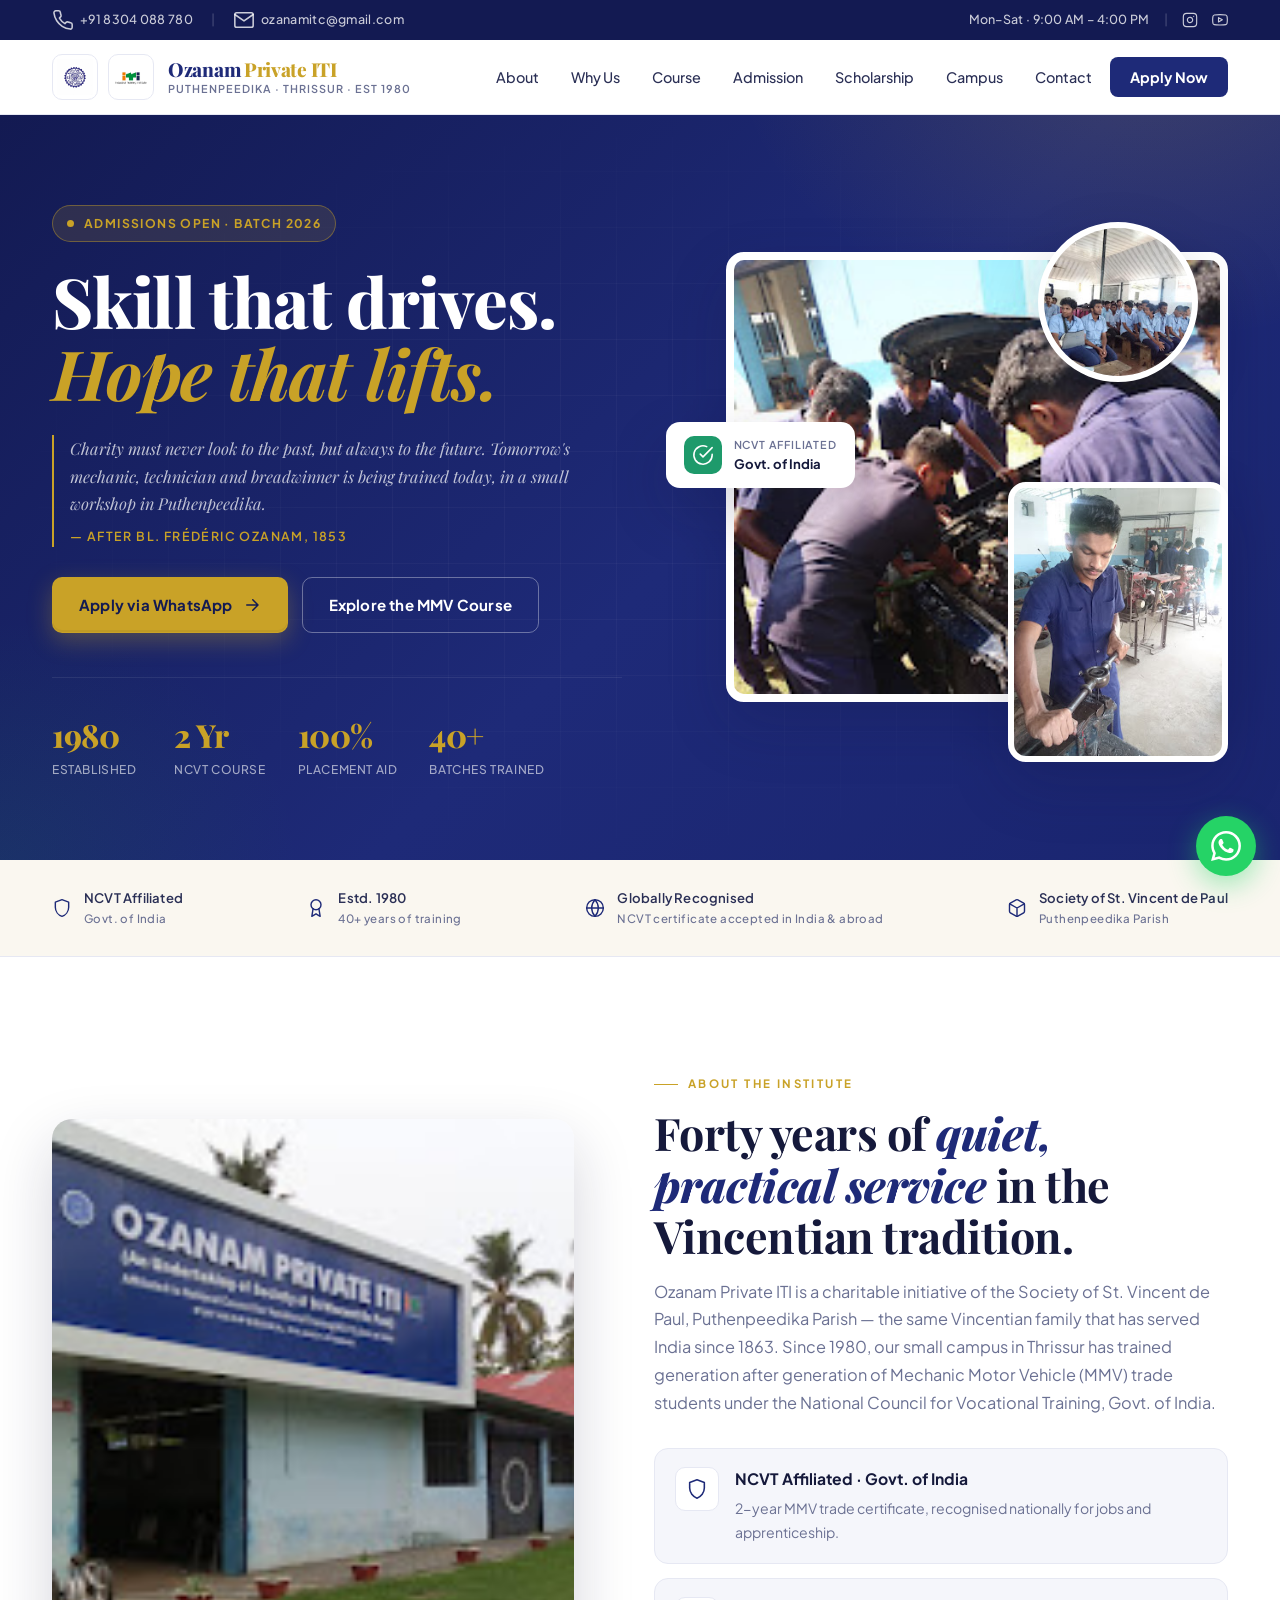
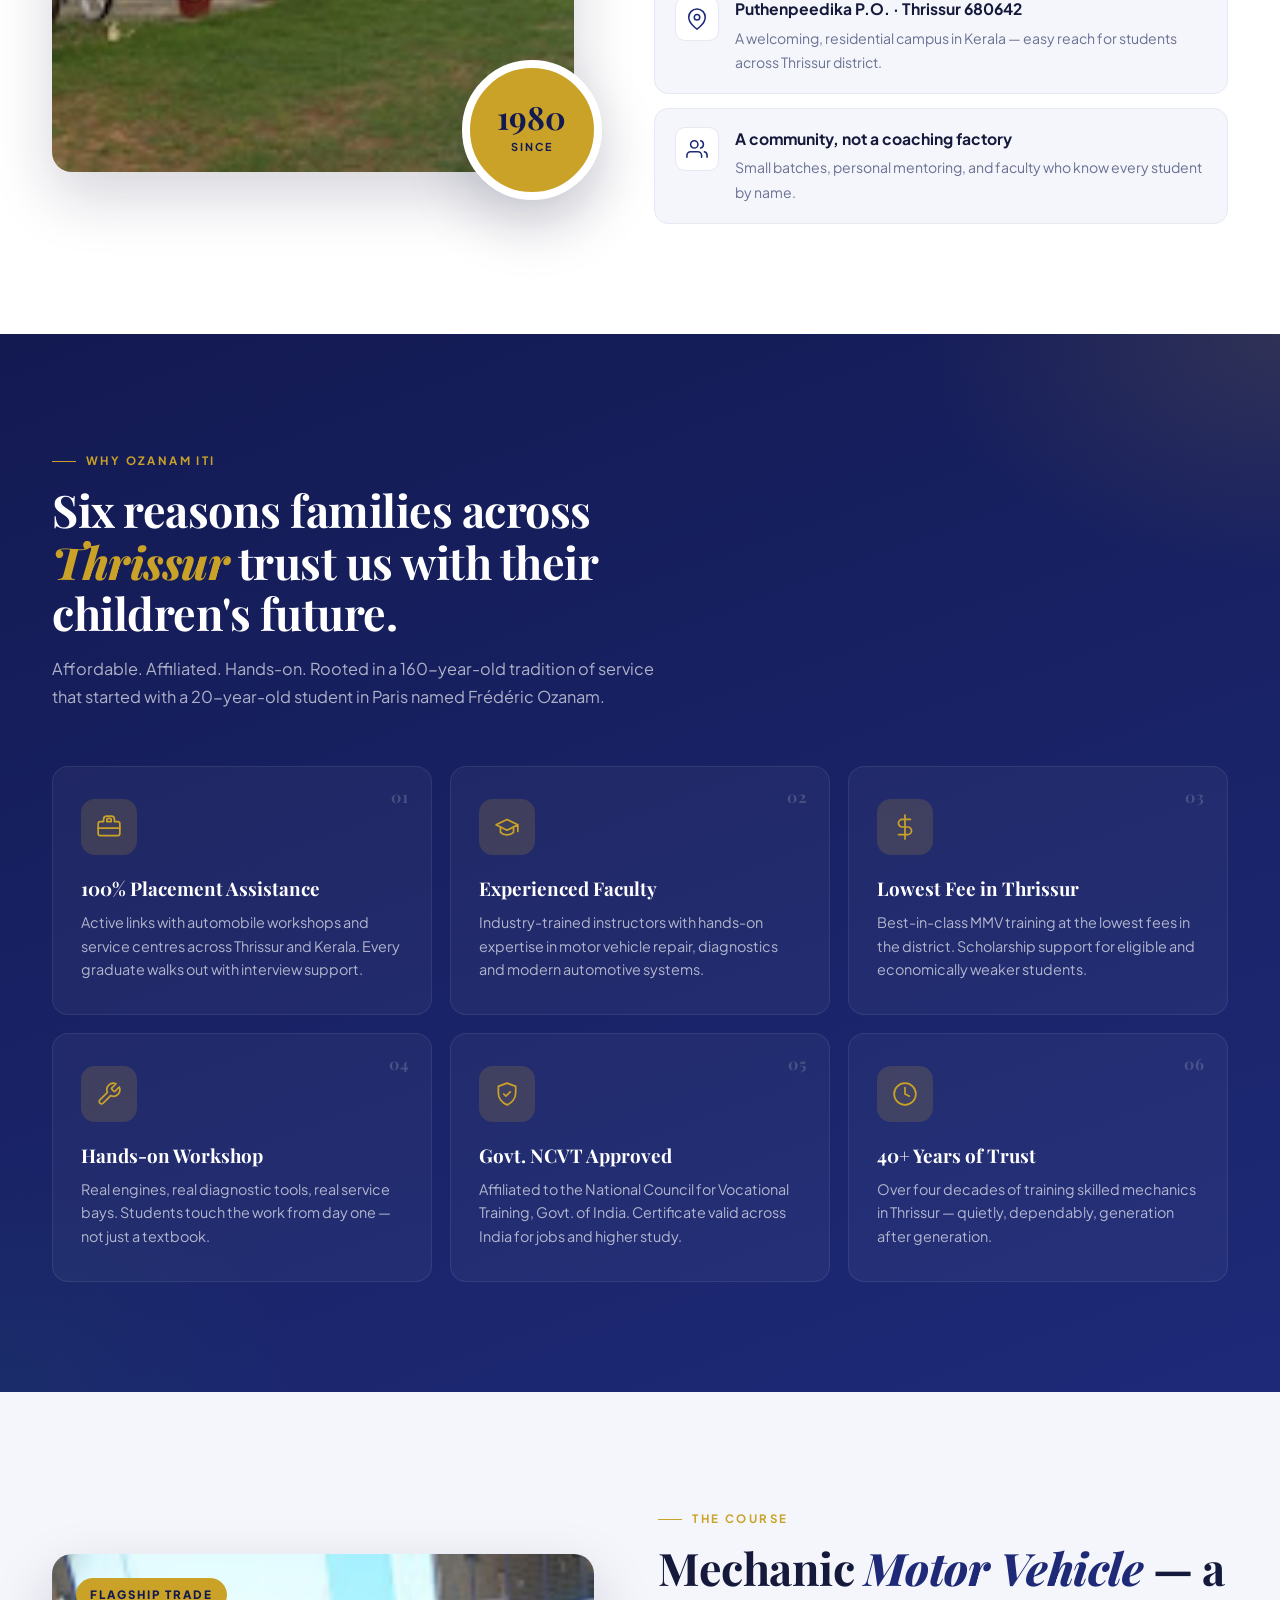
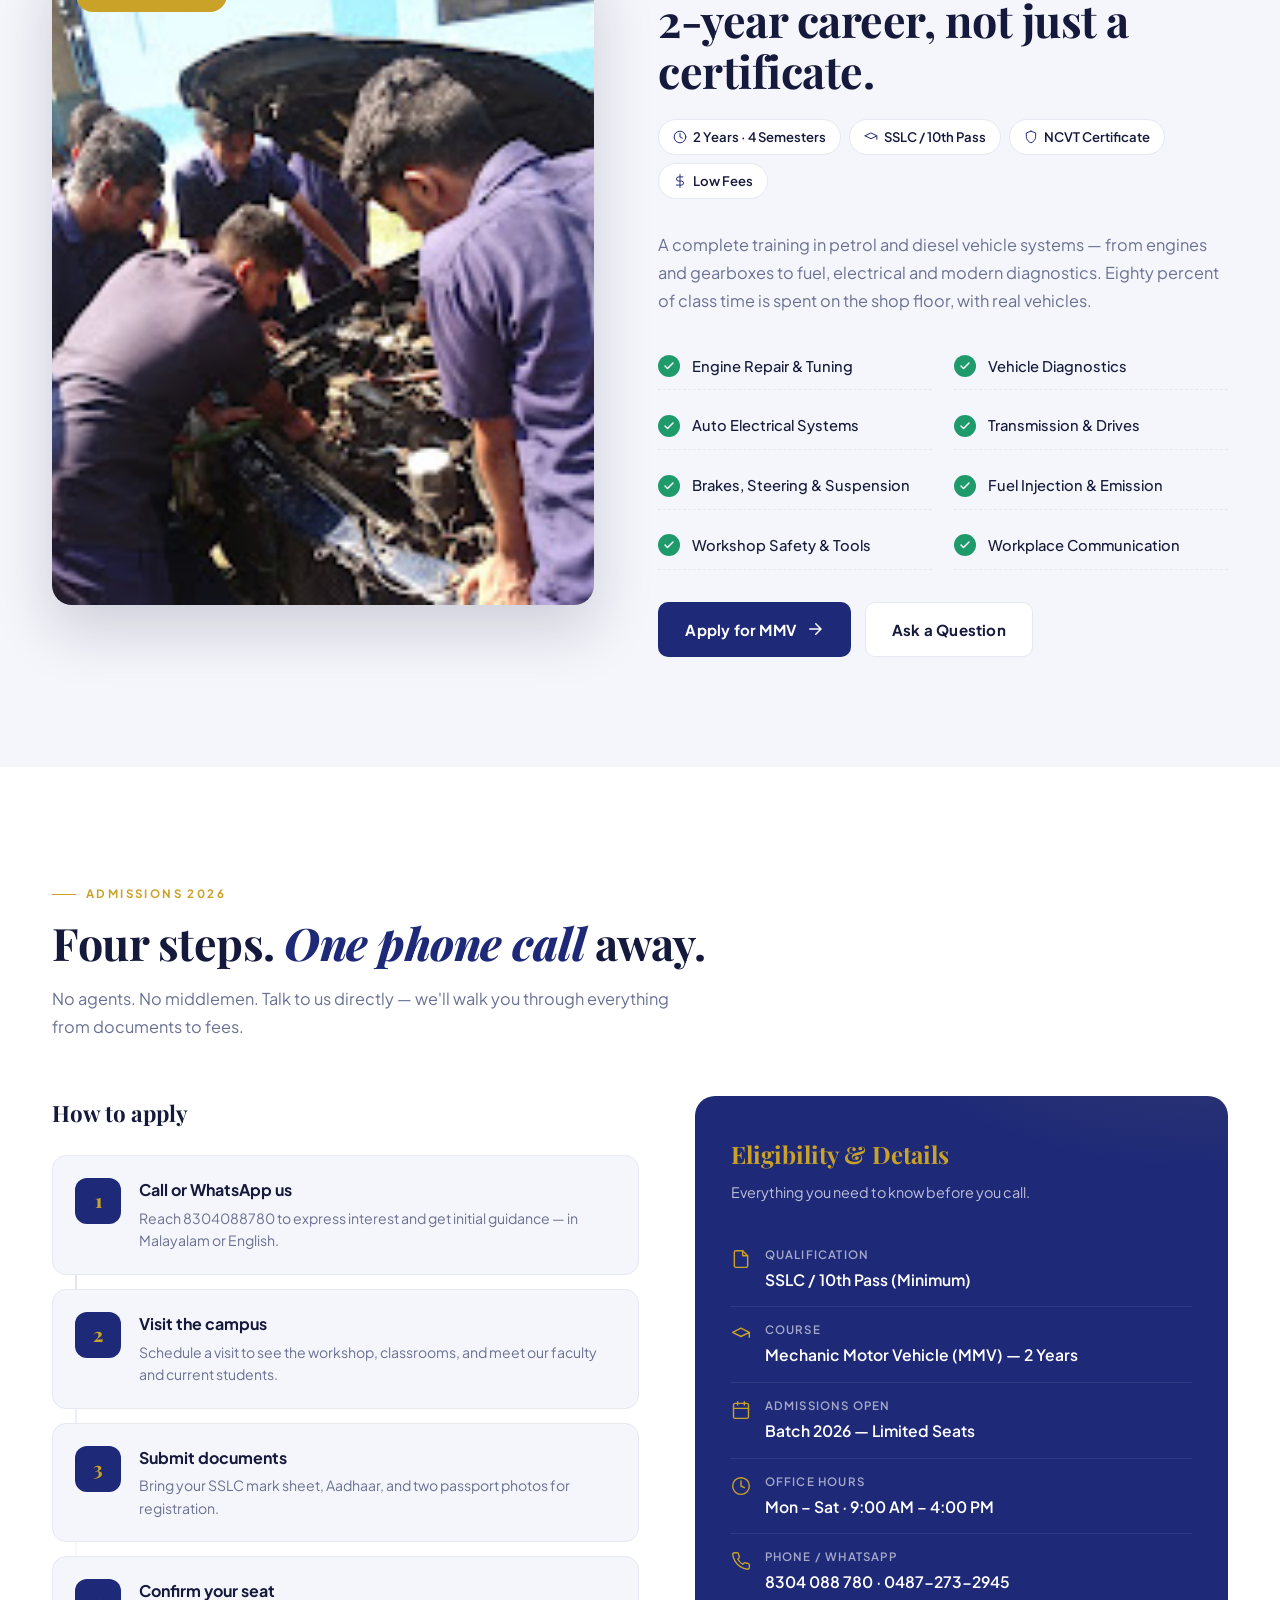
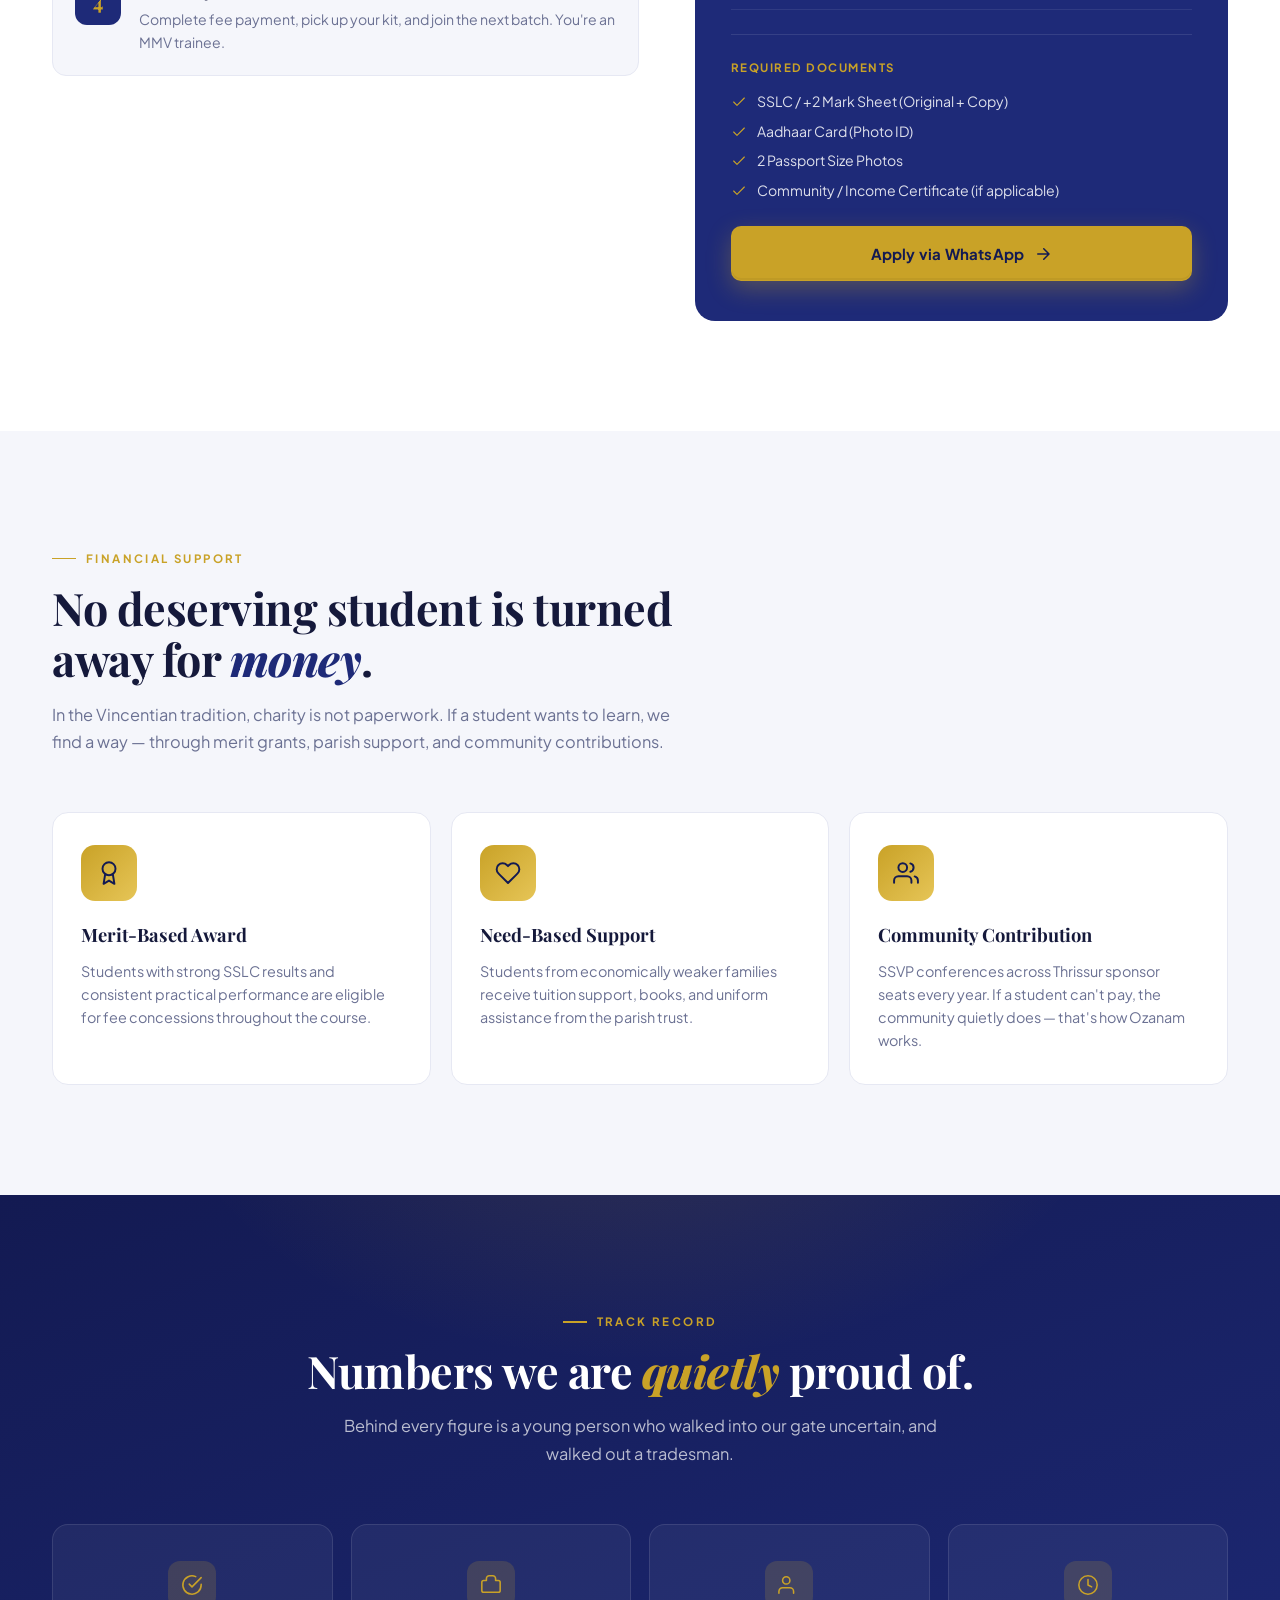
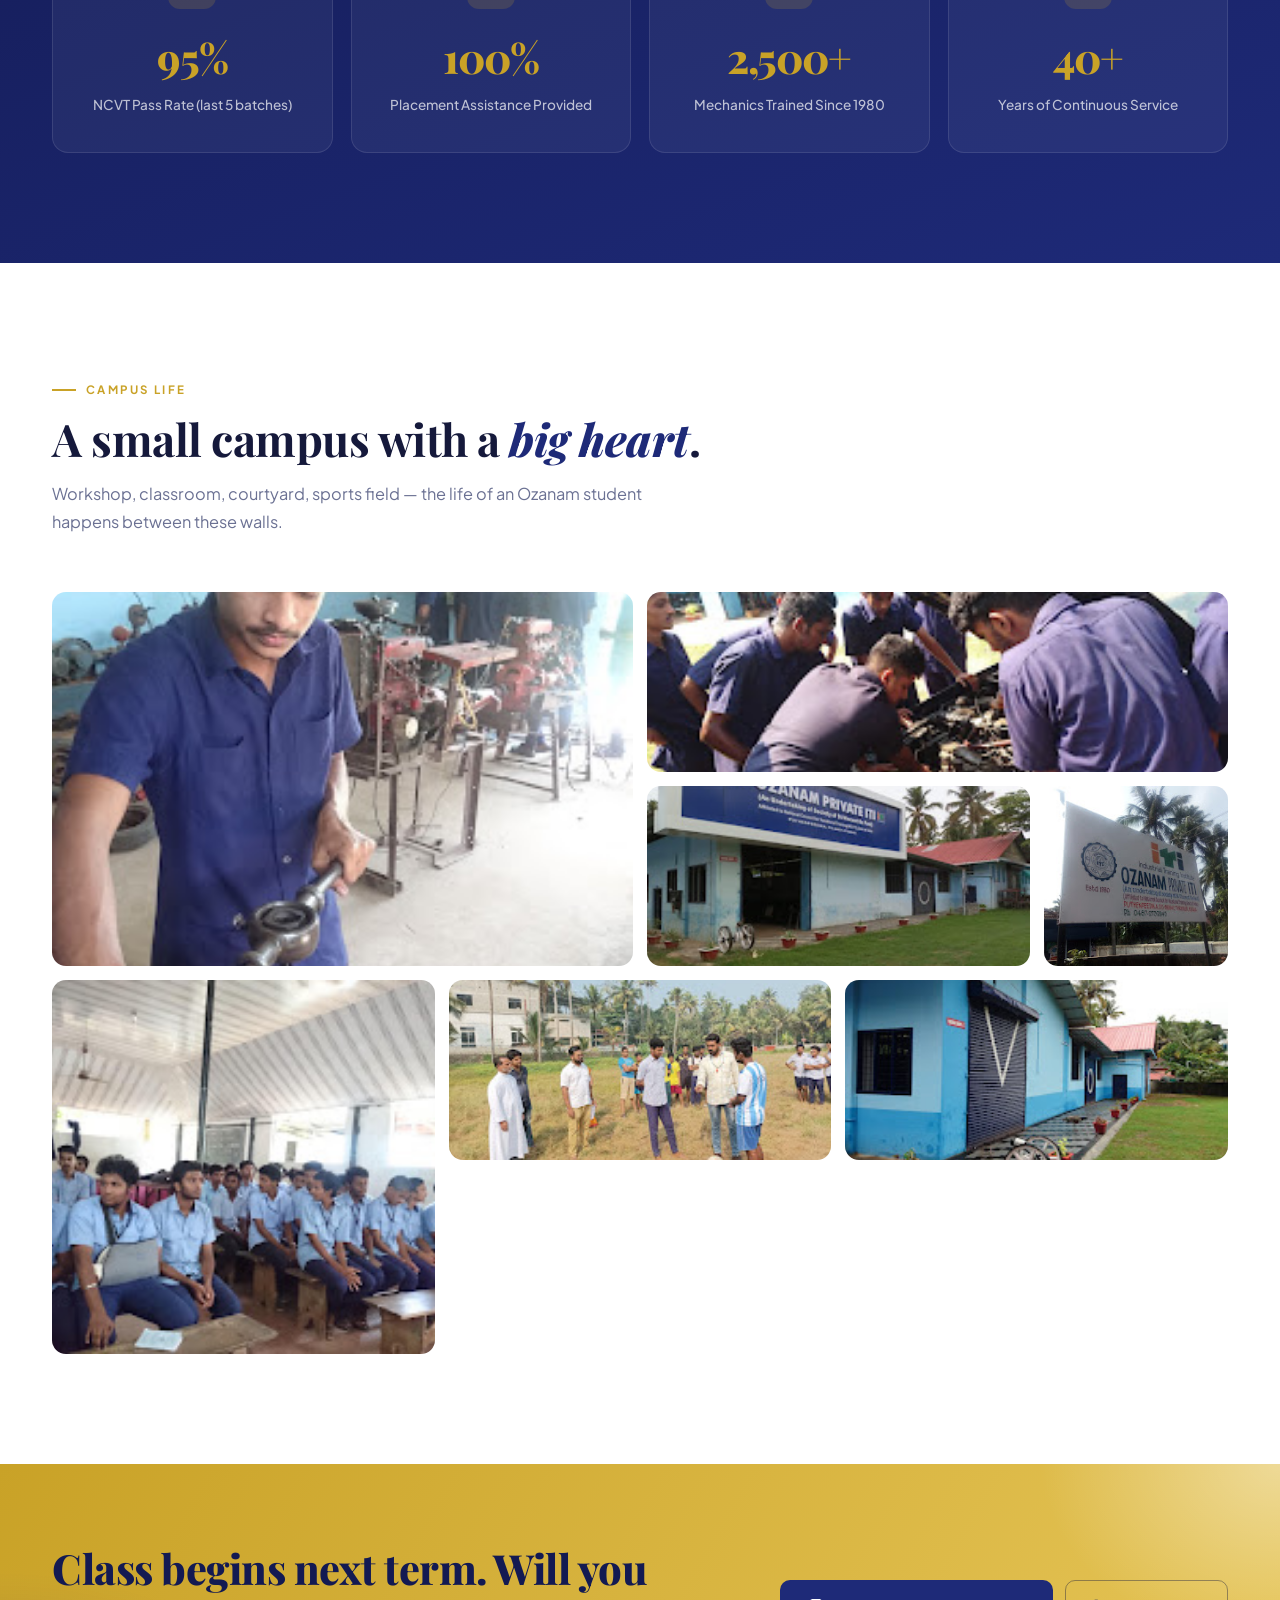
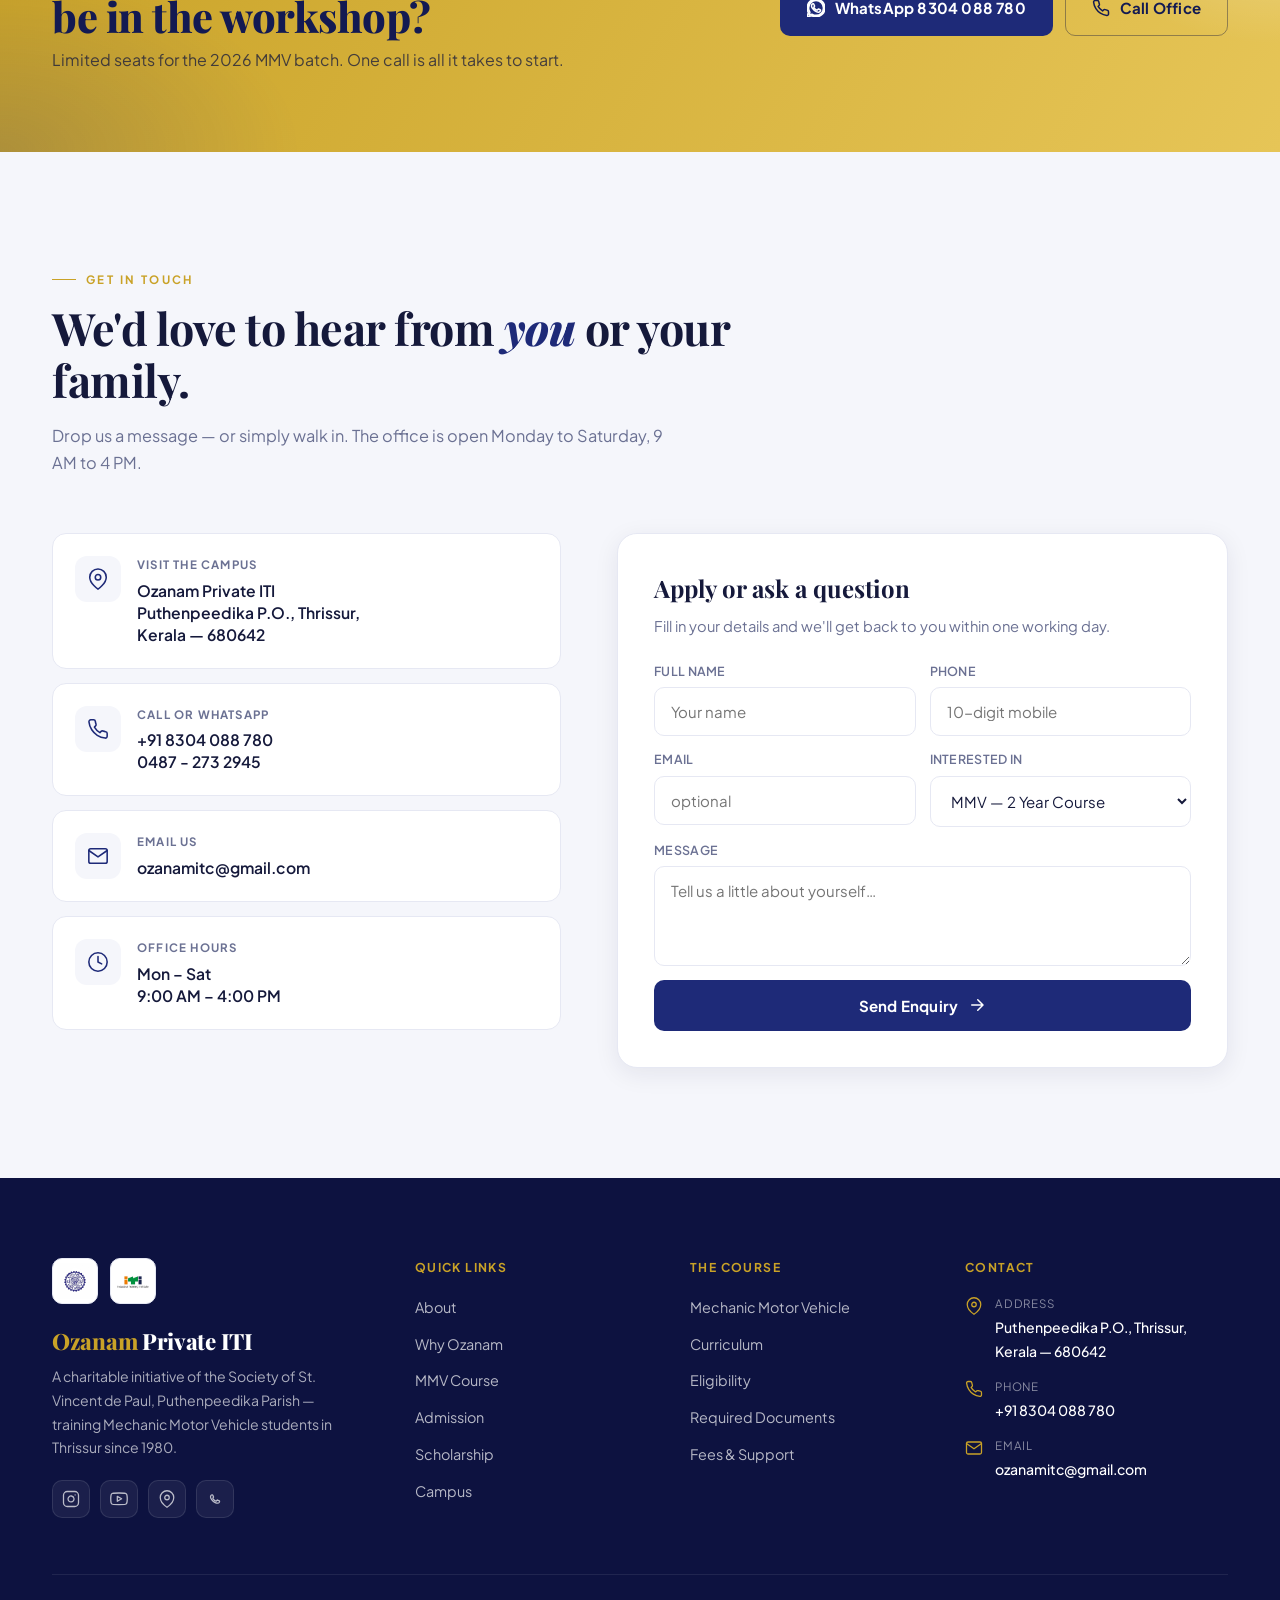
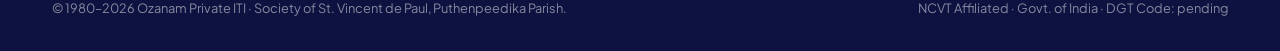
==== commit 591af0bb: "Add files via upload" ====
--- a/Ozanam ITI Website.html
+++ b/Ozanam ITI Website.html
@@ -37,10 +37,10 @@
   --navy:        #1e2a78;
   --navy-deep:   #131a52;
   --navy-soft:   #2a3a9a;
-  --gold:        #e8a020;
-  --gold-2:      #f5c842;
-  --iti-orange:  #e87420;
-  --iti-green:   #1ea34c;
+  --gold:        #c9a227;
+  --gold-2:      #e6c557;
+  --accent: #1e9a6b;
+  --accent-2: #2bbd87;
 
   --ink:         #15193b;
   --text:        #2a2f55;
@@ -125,13 +125,13 @@
 .btn .icon{ width: 18px; height: 18px; stroke-width: 2; }
 .btn-primary{
   background: var(--gold); color: var(--navy-deep);
-  box-shadow: 0 8px 24px rgba(232,160,32,.32), inset 0 -2px 0 rgba(0,0,0,.05);
-}
-.btn-primary:hover{ background: var(--gold-2); transform: translateY(-2px); box-shadow: 0 12px 30px rgba(232,160,32,.42); }
+  box-shadow: 0 8px 24px rgba(201, 162, 39,.32), inset 0 -2px 0 rgba(0,0,0,.05);
+}
+.btn-primary:hover{ background: var(--gold-2); transform: translateY(-2px); box-shadow: 0 12px 30px rgba(201, 162, 39,.42); }
 .btn-dark{ background: var(--navy); color: #fff; }
 .btn-dark:hover{ background: var(--navy-deep); transform: translateY(-2px); }
 .btn-outline-light{ border-color: rgba(255,255,255,.35); color: #fff; background: transparent; }
-.btn-outline-light:hover{ border-color: var(--gold); background: rgba(232,160,32,.1); }
+.btn-outline-light:hover{ border-color: var(--gold); background: rgba(201, 162, 39,.1); }
 .btn-outline-dark{ border-color: var(--line); color: var(--ink); background: #fff; }
 .btn-outline-dark:hover{ border-color: var(--navy); }
 
@@ -207,6 +207,66 @@
 }
 .nav-cta:hover{ background: var(--navy-deep) !important; color: #fff !important; }
 
+/* Apply Now modal */
+.apply-modal{
+  position: fixed; inset: 0; z-index: 10000;
+  background: rgba(13,18,64,.65);
+  backdrop-filter: blur(6px);
+  display: none; align-items: center; justify-content: center;
+  padding: 20px;
+  animation: fade .25s ease;
+}
+.apply-modal.open{ display: flex; }
+@keyframes fade{ from{ opacity: 0; } to{ opacity: 1; } }
+.apply-modal-card{
+  background: #fff;
+  border-radius: 20px;
+  width: 100%; max-width: 440px;
+  padding: 40px 32px 32px;
+  position: relative;
+  box-shadow: 0 32px 80px rgba(0,0,0,.35);
+  animation: pop .3s ease;
+}
+@keyframes pop{ from{ transform: scale(.92); opacity: 0; } to{ transform: scale(1); opacity: 1; } }
+.apply-modal-close{
+  position: absolute; top: 14px; right: 14px;
+  width: 36px; height: 36px;
+  background: var(--bg-soft); border: none; border-radius: 50%;
+  cursor: pointer; font-size: 1.1rem; color: var(--muted);
+  display: grid; place-items: center;
+}
+.apply-modal-close:hover{ background: var(--line); color: var(--ink); }
+.apply-modal h3{
+  font-family: var(--serif); font-weight: 700;
+  font-size: 1.5rem; color: var(--ink);
+  margin-bottom: 8px; letter-spacing: -.3px;
+}
+.apply-modal p{ color: var(--muted); margin-bottom: 24px; font-size: .92rem; line-height: 1.55; }
+.apply-modal-actions{ display: grid; gap: 12px; }
+.apply-opt{
+  display: flex; align-items: center; gap: 14px;
+  padding: 16px 18px;
+  border-radius: 12px;
+  text-decoration: none;
+  border: 1.5px solid var(--line);
+  transition: transform .15s ease, border-color .2s, background .2s;
+}
+.apply-opt:hover{ transform: translateY(-2px); }
+.apply-opt-call{ background: var(--navy); color: #fff; border-color: var(--navy); }
+.apply-opt-call:hover{ background: var(--navy-deep); border-color: var(--navy-deep); }
+.apply-opt-wa{ background: #25d366; color: #fff; border-color: #25d366; }
+.apply-opt-wa:hover{ background: #1ebe5a; border-color: #1ebe5a; }
+.apply-opt-icon{
+  width: 42px; height: 42px;
+  background: rgba(255,255,255,.18);
+  border-radius: 10px;
+  display: grid; place-items: center;
+  flex-shrink: 0;
+}
+.apply-opt-icon svg{ width: 22px; height: 22px; }
+.apply-opt-text strong{ display: block; font-size: 1rem; font-weight: 700; }
+.apply-opt-text small{ display: block; font-size: .82rem; opacity: .85; margin-top: 2px; }
+
 .hamburger{ display: none; background: none; border: 1px solid var(--line); padding: 10px; border-radius: 8px; cursor: pointer; }
 .hamburger span{ display: block; width: 18px; height: 2px; background: var(--ink); border-radius: 2px; }
 .hamburger span + span{ margin-top: 4px; }
@@ -233,7 +293,7 @@
 .hero::before{
   content:''; position: absolute; inset: 0;
   background:
-    radial-gradient(700px 500px at 90% -10%, rgba(232,160,32,.18), transparent 60%),
+    radial-gradient(700px 500px at 90% -10%, rgba(201, 162, 39,.18), transparent 60%),
     radial-gradient(500px 400px at 0% 100%, rgba(30,163,76,.10), transparent 60%);
   pointer-events: none;
 }
@@ -258,15 +318,15 @@
 }
 .hero-badge{
   display: inline-flex; align-items: center; gap: 10px;
-  background: rgba(232,160,32,.14);
-  border: 1px solid rgba(232,160,32,.42);
+  background: rgba(201, 162, 39,.14);
+  border: 1px solid rgba(201, 162, 39,.42);
   color: var(--gold);
   font-size: .76rem; font-weight: 700; letter-spacing: 1.4px;
   padding: 8px 14px; border-radius: 999px;
   text-transform: uppercase;
 }
-.hero-badge .pulse{ width: 7px; height: 7px; border-radius: 50%; background: var(--gold); box-shadow: 0 0 0 0 rgba(232,160,32,.6); animation: pulse 1.8s infinite; }
-@keyframes pulse{ 0%{ box-shadow: 0 0 0 0 rgba(232,160,32,.6);} 70%{ box-shadow: 0 0 0 12px rgba(232,160,32,0);} 100%{ box-shadow: 0 0 0 0 rgba(232,160,32,0);} }
+.hero-badge .pulse{ width: 7px; height: 7px; border-radius: 50%; background: var(--gold); box-shadow: 0 0 0 0 rgba(201, 162, 39,.6); animation: pulse 1.8s infinite; }
+@keyframes pulse{ 0%{ box-shadow: 0 0 0 0 rgba(201, 162, 39,.6);} 70%{ box-shadow: 0 0 0 12px rgba(201, 162, 39,0);} 100%{ box-shadow: 0 0 0 0 rgba(201, 162, 39,0);} }
 
 .hero h1{
   font-family: var(--serif);
@@ -355,7 +415,7 @@
 }
 .hv-tag-icon{
   width: 38px; height: 38px;
-  background: var(--iti-green); color: #fff;
+  background: var(--accent); color: #fff;
   border-radius: 10px;
   display: grid; place-items: center;
 }
@@ -445,7 +505,7 @@
 #why::before{
   content:''; position: absolute; inset: 0;
   background:
-    radial-gradient(600px 400px at 100% 0%, rgba(232,160,32,.14), transparent 60%),
+    radial-gradient(600px 400px at 100% 0%, rgba(201, 162, 39,.14), transparent 60%),
     radial-gradient(500px 400px at 0% 100%, rgba(30,163,76,.06), transparent 60%);
   pointer-events: none;
 }
@@ -468,8 +528,8 @@
   overflow: hidden;
 }
 .why-card:hover{
-  background: rgba(232,160,32,.08);
-  border-color: rgba(232,160,32,.4);
+  background: rgba(201, 162, 39,.08);
+  border-color: rgba(201, 162, 39,.4);
   transform: translateY(-4px);
 }
 .why-card-num{
@@ -481,7 +541,7 @@
 }
 .why-card-icon{
   width: 56px; height: 56px;
-  background: rgba(232,160,32,.18);
+  background: rgba(201, 162, 39,.18);
   border-radius: 14px;
   display: grid; place-items: center;
   color: var(--gold);
@@ -546,7 +606,7 @@
 .curr-tick{
   width: 22px; height: 22px;
   border-radius: 50%;
-  background: var(--iti-green);
+  background: var(--accent);
   display: grid; place-items: center;
   flex-shrink: 0;
 }
@@ -599,7 +659,7 @@
 .admission-card{
   background: var(--navy);
   background-image:
-    radial-gradient(700px 400px at 100% -20%, rgba(232,160,32,.18), transparent 60%);
+    radial-gradient(700px 400px at 100% -20%, rgba(201, 162, 39,.18), transparent 60%);
   border-radius: 20px;
   padding: 40px 36px;
   color: #fff;
@@ -668,7 +728,7 @@
 }
 #results::before{
   content:''; position: absolute; inset: 0;
-  background: radial-gradient(800px 500px at 50% -20%, rgba(232,160,32,.16), transparent 60%);
+  background: radial-gradient(800px 500px at 50% -20%, rgba(201, 162, 39,.16), transparent 60%);
 }
 #results .section-header{ text-align: center; margin: 0 auto 56px; }
 #results .section-title{ color: #fff; }
@@ -686,11 +746,11 @@
   text-align: center;
   transition: transform .2s, background .25s, border-color .25s;
 }
-.result-card:hover{ transform: translateY(-3px); background: rgba(232,160,32,.1); border-color: rgba(232,160,32,.4); }
+.result-card:hover{ transform: translateY(-3px); background: rgba(201, 162, 39,.1); border-color: rgba(201, 162, 39,.4); }
 .result-icon{
   width: 48px; height: 48px;
   margin: 0 auto 16px;
-  background: rgba(232,160,32,.18);
+  background: rgba(201, 162, 39,.18);
   border-radius: 12px;
   display: grid; place-items: center;
   color: var(--gold);
@@ -961,7 +1021,7 @@
     <div class="top-strip-left">
       <a href="tel:+918304088780"><svg class="icon" viewBox="0 0 24 24"><path d="M22 16.92v3a2 2 0 0 1-2.18 2 19.79 19.79 0 0 1-8.63-3.07 19.5 19.5 0 0 1-6-6 19.79 19.79 0 0 1-3.07-8.67A2 2 0 0 1 4.11 2h3a2 2 0 0 1 2 1.72 12.84 12.84 0 0 0 .7 2.81 2 2 0 0 1-.45 2.11L8.09 9.91a16 16 0 0 0 6 6l1.27-1.27a2 2 0 0 1 2.11-.45 12.84 12.84 0 0 0 2.81.7A2 2 0 0 1 22 16.92z"/></svg> +91 8304 088 780</a>
       <span class="pipe">|</span>
-      <a href="/cdn-cgi/l/email-protection#7e11041f101f13170a1d3e19131f1712501d1113"><svg class="icon" viewBox="0 0 24 24"><rect x="2" y="4" width="20" height="16" rx="2"/><path d="m22 6-10 7L2 6"/></svg> <span class="__cf_email__" data-cfemail="7f10051e111e12160b1c3f18121e1613511c1012">[email&#160;protected]</span></a>
+      <a href="mailto:ozanamitc@gmail.com"><svg class="icon" viewBox="0 0 24 24"><rect x="2" y="4" width="20" height="16" rx="2"/><path d="m22 6-10 7L2 6"/></svg> ozanamitc@gmail.com</a>
     </div>
     <div class="top-strip-right">
       <span>Mon–Sat · 9:00 AM – 4:00 PM</span>
@@ -981,7 +1041,7 @@
   <div class="nav-inner">
     <a href="#home" class="brand">
       <div class="brand-marks">
-        <div class="brand-mark"><img src="assets/logo-ozanam.jpg" alt="Ozanam emblem"/></div>
+        <div class="brand-mark"><img src="assets/logo-ozanam.jpg" alt="Ozanam emblem" style="object-fit: scale-down"/></div>
         <div class="brand-mark"><img src="assets/logo-iti.jpg" alt="ITI India"/></div>
       </div>
       <div class="brand-text">
@@ -997,7 +1057,7 @@
       <li><a href="#scholarship">Scholarship</a></li>
       <li><a href="#gallery">Campus</a></li>
       <li><a href="#contact">Contact</a></li>
-      <li><a href="#admission" class="nav-cta">Apply Now</a></li>
+      <li><a href="#" class="nav-cta" onclick="event.preventDefault(); openApply()">Apply Now</a></li>
     </ul>
     <button class="hamburger" onclick="document.querySelector('.mobile-menu').classList.add('open')" aria-label="Open menu">
       <span></span><span></span><span></span>
@@ -1021,7 +1081,7 @@
   <a href="#scholarship" onclick="document.querySelector('.mobile-menu').classList.remove('open')">Scholarship</a>
   <a href="#gallery" onclick="document.querySelector('.mobile-menu').classList.remove('open')">Campus</a>
   <a href="#contact" onclick="document.querySelector('.mobile-menu').classList.remove('open')">Contact</a>
-  <a href="#admission" class="cta" onclick="document.querySelector('.mobile-menu').classList.remove('open')">Apply Now →</a>
+  <a href="#" class="cta" onclick="event.preventDefault(); document.querySelector('.mobile-menu').classList.remove('open'); openApply()">Apply Now →</a>
 </div>
 
 <!-- ═══ HERO ═══ -->
@@ -1076,7 +1136,7 @@
     </div>
     <div class="accred-item">
       <svg class="icon" viewBox="0 0 24 24"><circle cx="12" cy="12" r="10"/><path d="M2 12h20M12 2a15.3 15.3 0 0 1 4 10 15.3 15.3 0 0 1-4 10 15.3 15.3 0 0 1-4-10 15.3 15.3 0 0 1 4-10z"/></svg>
-      <div>Recognised Pan-India<small>Certificate accepted nationally</small></div>
+      <div>Globally Recognised<small>NCVT certificate accepted in India &amp; abroad</small></div>
     </div>
     <div class="accred-item">
       <svg class="icon" viewBox="0 0 24 24"><path d="M21 16V8a2 2 0 0 0-1-1.73l-7-4a2 2 0 0 0-2 0l-7 4A2 2 0 0 0 3 8v8a2 2 0 0 0 1 1.73l7 4a2 2 0 0 0 2 0l7-4A2 2 0 0 0 21 16z"/><path d="m3.27 6.96 8.73 5.05 8.73-5.05M12 22.08V12"/></svg>
@@ -1455,13 +1515,13 @@
             <p>+91 8304 088 780<br>0487 - 273 2945</p>
           </div>
         </a>
-        <a href="/cdn-cgi/l/email-protection#2f40554e414e42465b4c6f48424e4643014c4042" class="contact-card">
+        <a href="mailto:ozanamitc@gmail.com" class="contact-card">
           <div class="contact-card-icon">
             <svg class="icon" viewBox="0 0 24 24"><rect x="2" y="4" width="20" height="16" rx="2"/><path d="m22 6-10 7L2 6"/></svg>
           </div>
           <div>
             <h4>Email Us</h4>
-            <p><span class="__cf_email__" data-cfemail="5a35203b343b37332e391a3d373b333674393537">[email&#160;protected]</span></p>
+            <p>ozanamitc@gmail.com</p>
           </div>
         </a>
         <div class="contact-card">
@@ -1566,7 +1626,7 @@
         </div>
         <div class="f-contact-item">
           <svg class="icon" viewBox="0 0 24 24"><rect x="2" y="4" width="20" height="16" rx="2"/><path d="m22 6-10 7L2 6"/></svg>
-          <div><small>Email</small><span><a href="/cdn-cgi/l/email-protection" class="__cf_email__" data-cfemail="c9a6b3a8a7a8a4a0bdaa89aea4a8a0a5e7aaa6a4">[email&#160;protected]</a></span></div>
+          <div><small>Email</small><span>ozanamitc@gmail.com</span></div>
         </div>
       </div>
     </div>
@@ -1576,6 +1636,29 @@
     </div>
   </div>
 </footer>
+
+<!-- ═══ APPLY NOW MODAL ═══ -->
+<div class="apply-modal" id="applyModal" onclick="if(event.target===this) closeApply()">
+  <div class="apply-modal-card">
+    <button class="apply-modal-close" onclick="closeApply()" aria-label="Close">✕</button>
+    <h3>Apply for MMV 2026</h3>
+    <p>Choose how you'd like to reach us. We respond within one working day — usually much sooner.</p>
+    <div class="apply-modal-actions">
+      <a href="tel:+918304088780" class="apply-opt apply-opt-call">
+        <div class="apply-opt-icon">
+          <svg viewBox="0 0 24 24" fill="none" stroke="currentColor" stroke-width="2" stroke-linecap="round" stroke-linejoin="round"><path d="M22 16.92v3a2 2 0 0 1-2.18 2 19.79 19.79 0 0 1-8.63-3.07 19.5 19.5 0 0 1-6-6 19.79 19.79 0 0 1-3.07-8.67A2 2 0 0 1 4.11 2h3a2 2 0 0 1 2 1.72 12.84 12.84 0 0 0 .7 2.81 2 2 0 0 1-.45 2.11L8.09 9.91a16 16 0 0 0 6 6l1.27-1.27a2 2 0 0 1 2.11-.45 12.84 12.84 0 0 0 2.81.7A2 2 0 0 1 22 16.92z"/></svg>
+        </div>
+        <div class="apply-opt-text"><strong>Call Office</strong><small>+91 8304 088 780 · Mon–Sat 9–4</small></div>
+      </a>
+      <a href="https://wa.me/918304088780?text=Hi%2C%20I%20want%20to%20apply%20for%20MMV%20course%20at%20Ozanam%20Private%20ITI%20Thrissur" target="_blank" class="apply-opt apply-opt-wa">
+        <div class="apply-opt-icon">
+          <svg viewBox="0 0 24 24" fill="currentColor"><path d="M17.472 14.382c-.297-.149-1.758-.867-2.03-.967-.273-.099-.471-.148-.67.15-.197.297-.767.966-.94 1.164-.173.199-.347.223-.644.075-.297-.15-1.255-.463-2.39-1.475-.883-.788-1.48-1.761-1.653-2.059-.173-.297-.018-.458.13-.606.134-.133.298-.347.446-.52.149-.174.198-.298.298-.497.099-.198.05-.371-.025-.52-.075-.149-.669-1.612-.916-2.207-.242-.579-.487-.5-.669-.51l-.57-.01c-.198 0-.52.074-.792.372s-1.04 1.016-1.04 2.479 1.065 2.876 1.213 3.074c.149.198 2.096 3.2 5.077 4.487.71.306 1.263.489 1.694.625.712.227 1.36.195 1.871.118.571-.085 1.758-.719 2.006-1.413.248-.694.248-1.289.173-1.413-.074-.124-.272-.198-.57-.347m-5.421 7.403h-.004a9.87 9.87 0 0 1-5.031-1.378l-.361-.214-3.741.982.998-3.648-.235-.374a9.86 9.86 0 0 1-1.51-5.26c.001-5.45 4.436-9.884 9.888-9.884 2.64 0 5.122 1.03 6.988 2.898a9.825 9.825 0 0 1 2.893 6.994c-.003 5.45-4.437 9.884-9.885 9.884"/></svg>
+        </div>
+        <div class="apply-opt-text"><strong>WhatsApp Us</strong><small>Quick reply · share photos &amp; documents</small></div>
+      </a>
+    </div>
+  </div>
+</div>
 
 <!-- ═══ WHATSAPP FLOAT ═══ -->
 <div class="wa-float">
@@ -1584,7 +1667,7 @@
   </a>
 </div>
 
-<script data-cfasync="false" src="/cdn-cgi/scripts/5c5dd728/cloudflare-static/email-decode.min.js"></script><script>
+<script>
   // Reveal on scroll
   const io = new IntersectionObserver((entries) => {
     entries.forEach(e => {
@@ -1592,6 +1675,12 @@
     });
   }, { threshold: 0.12, rootMargin: '0px 0px -40px 0px' });
   document.querySelectorAll('.reveal').forEach(el => io.observe(el));
+
+  // Apply modal
+  function openApply(){ document.getElementById('applyModal').classList.add('open'); document.body.style.overflow='hidden'; }
+  function closeApply(){ document.getElementById('applyModal').classList.remove('open'); document.body.style.overflow=''; }
+  document.addEventListener('keydown', (e)=>{ if(e.key==='Escape') closeApply(); });
+  window.openApply = openApply; window.closeApply = closeApply;
 
   // Active nav link by section
   const sections = document.querySelectorAll('section[id]');
